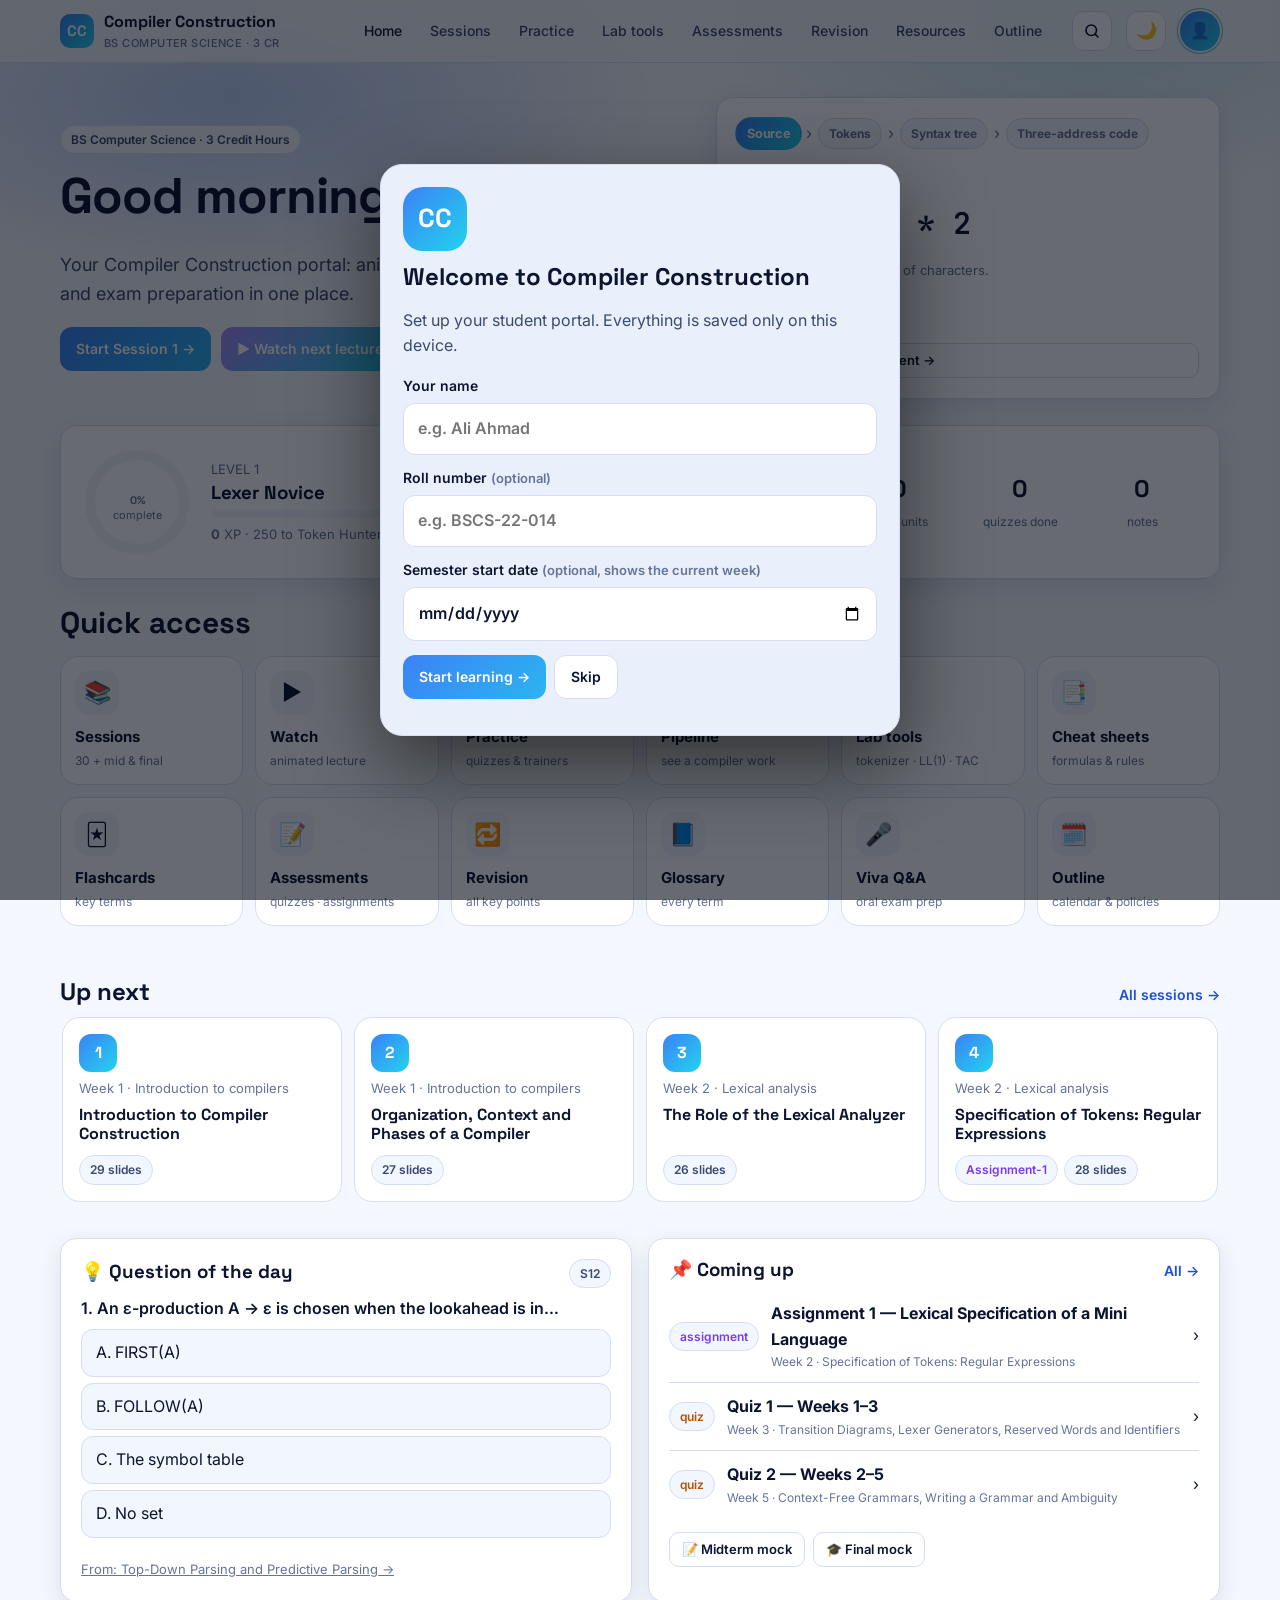
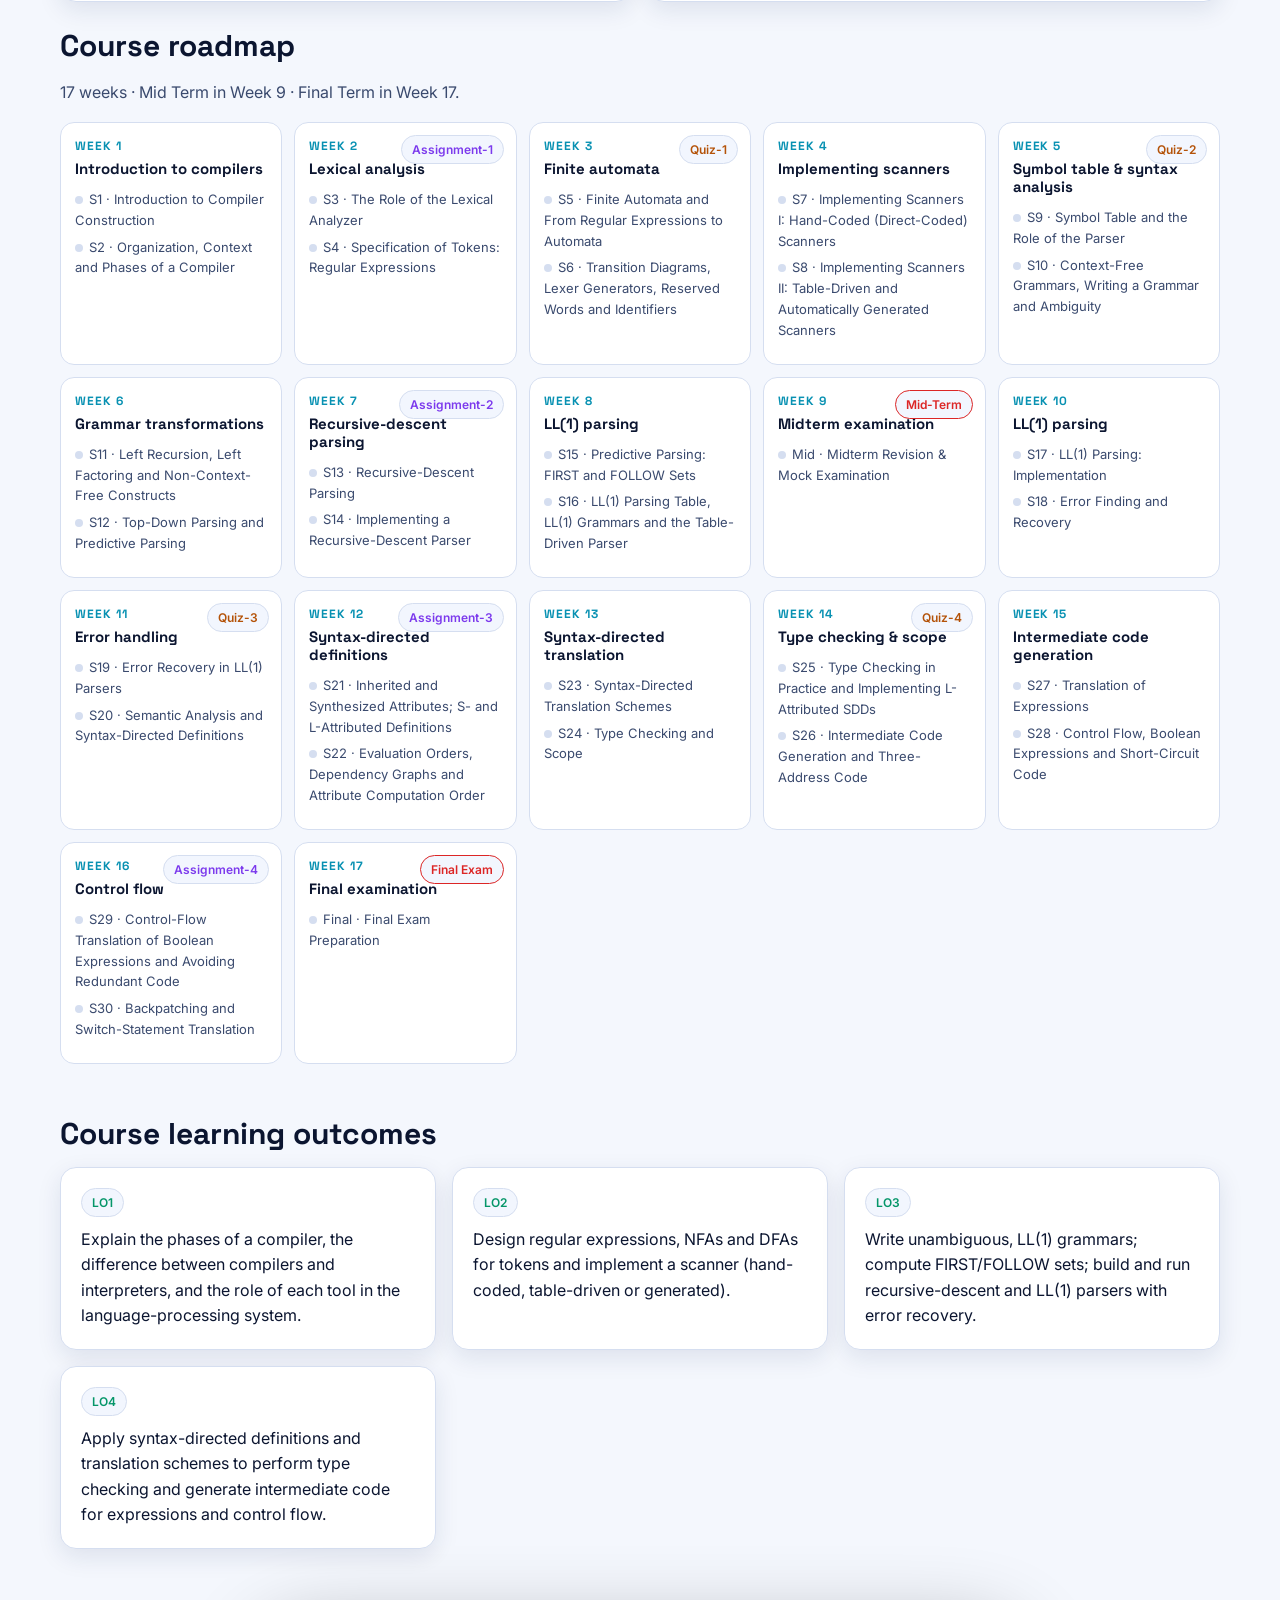
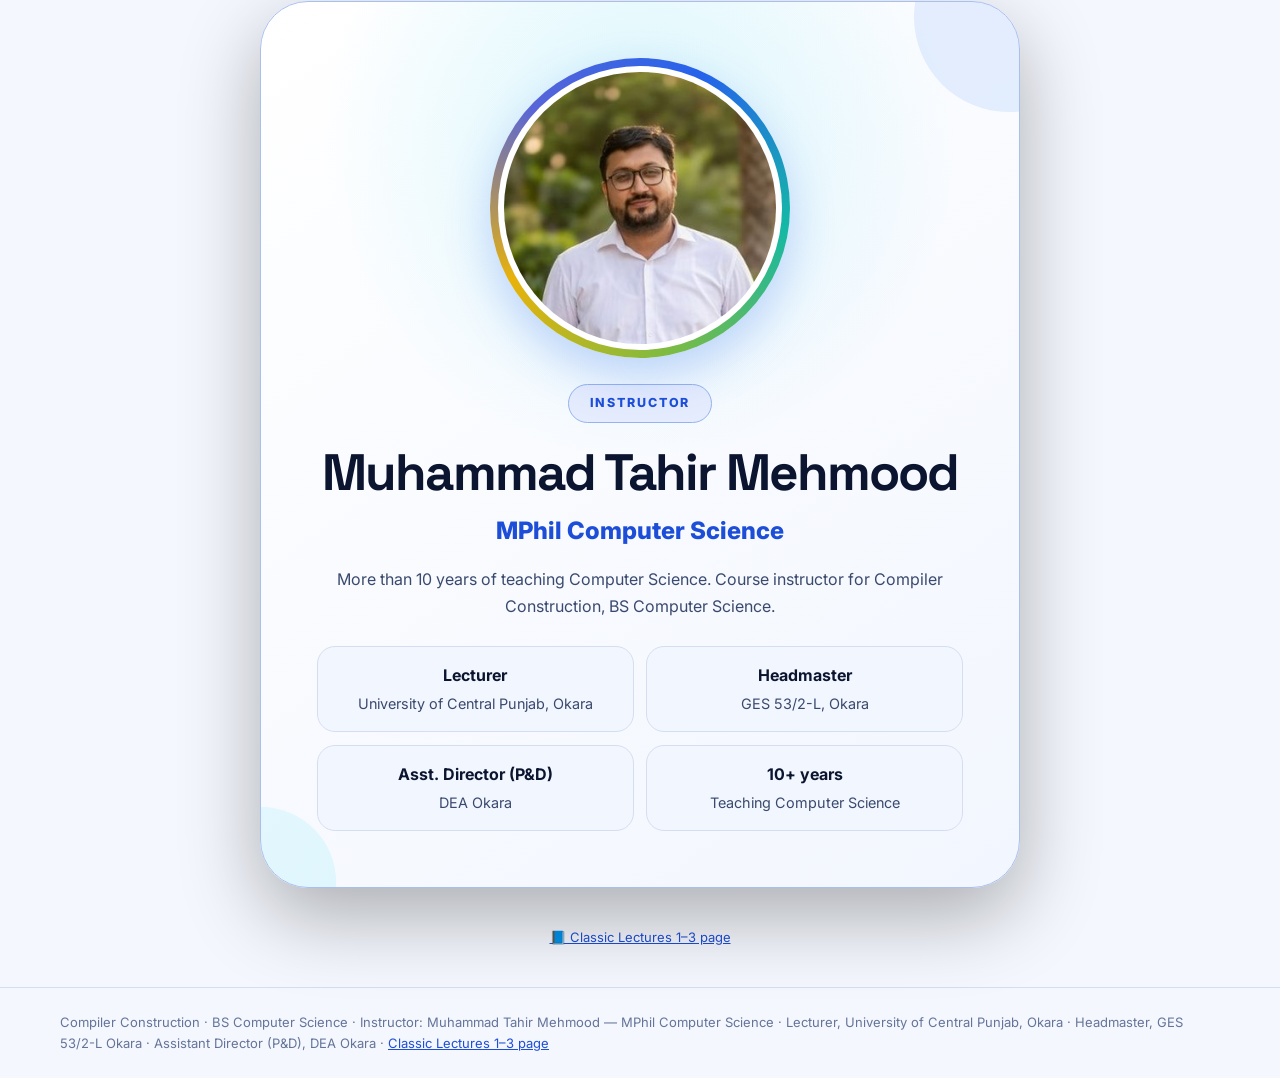
==== index.html @ 22defe23 "Session 1: animate the compile-vs-interpret lab (speed and errors) New labrace demo: C and Python si" ====
<!doctype html>
<html lang="en">
<head>
<meta charset="utf-8">
<meta name="viewport" content="width=device-width,initial-scale=1,viewport-fit=cover">
<title>Compiler Construction · Complete Course</title>
<meta name="description" content="Animated, projector-ready Compiler Construction course for BS Computer Science — a student portal with 32 units of slides, Bloom's Taxonomy outcomes, step-by-step algorithm animations, a compiler pipeline visualizer, practice quizzes, live lab tools and cheat sheets.">
<meta name="author" content="Muhammad Tahir Mehmood">
<meta name="theme-color" content="#070b16">
<link rel="icon" href="data:image/svg+xml,<svg xmlns='http://www.w3.org/2000/svg' viewBox='0 0 64 64'><defs><linearGradient id='g' x1='0' y1='0' x2='1' y2='1'><stop offset='0' stop-color='%233b82f6'/><stop offset='1' stop-color='%2322d3ee'/></linearGradient></defs><rect width='64' height='64' rx='16' fill='url(%23g)'/><text x='32' y='42' font-family='Arial' font-weight='700' font-size='26' text-anchor='middle' fill='white'>CC</text></svg>">
<link rel="manifest" href="manifest.webmanifest">
<link rel="apple-touch-icon" href="assets/icons/icon-192.png">
<meta name="mobile-web-app-capable" content="yes">
<meta name="apple-mobile-web-app-capable" content="yes">
<meta name="apple-mobile-web-app-status-bar-style" content="black-translucent">
<link rel="preconnect" href="https://fonts.googleapis.com"><link rel="preconnect" href="https://fonts.gstatic.com" crossorigin>
<link href="https://fonts.googleapis.com/css2?family=Inter:wght@400;500;600;700&family=JetBrains+Mono:wght@400;600&family=Space+Grotesk:wght@500;700&display=swap" rel="stylesheet">
<link rel="stylesheet" href="assets/styles.css?v=15">
<link rel="stylesheet" href="assets/portal.css?v=15">
</head>
<body>
<header class="top" id="top"><div class="wrap">
  <button class="iconbtn backbtn" id="backBtn" aria-label="Back" hidden><svg viewBox="0 0 24 24" width="20" height="20" fill="none" stroke="currentColor" stroke-width="2.4" stroke-linecap="round" stroke-linejoin="round"><path d="M15 5l-7 7 7 7"/></svg></button>
  <a class="brand" href="#/"><span class="logo">CC</span><span class="bt">Compiler Construction<small>BS COMPUTER SCIENCE · 3 CR</small></span></a>
  <span class="ptitle" id="ptitle" aria-live="polite"></span>
  <nav class="nav" id="nav" aria-label="Main">
    <a href="#/">Home</a><a href="#/sessions">Sessions</a><a href="#/practice">Practice</a><a href="#/tools">Lab tools</a><a href="#/assess">Assessments</a><a href="#/revision">Revision</a><a href="#/sheets">Resources</a><a href="#/outline">Outline</a>
  </nav>
  <button class="iconbtn" id="searchBtn" aria-label="Search the course (Ctrl+K)"><svg viewBox="0 0 24 24" width="18" height="18" fill="none" stroke="currentColor" stroke-width="2.2" stroke-linecap="round"><circle cx="11" cy="11" r="7"/><path d="M20 20l-3.5-3.5"/></svg></button>
  <button class="iconbtn" id="themeBtn" aria-label="Toggle light or dark theme">☀️</button>
  <a class="avatar" id="meBtn" href="#/me" aria-label="My profile and progress">👤</a>
</div></header>
<main id="app" tabindex="-1"></main>
<footer><div class="wrap">Compiler Construction · BS Computer Science · Instructor: Muhammad Tahir Mehmood — MPhil Computer Science · Lecturer, University of Central Punjab, Okara · Headmaster, GES 53/2-L Okara · Assistant Director (P&amp;D), DEA Okara · <a href="lectures-1-3.html">Classic Lectures 1–3 page</a></div></footer>
<noscript><p style="padding:20px">This course needs JavaScript enabled.</p></noscript>
<script>
window.COURSE = {
  sessions: [],
  intro: "Compiler Construction explains how a program written in a high-level language is translated into a form a machine can execute. Students study every phase of the front end — lexical analysis, syntax analysis, semantic analysis and intermediate-code generation — and implement scanners and parsers themselves.",
  objectives: [
    "Understand the structure of a compiler, its phases and the tools around it (pre-processor, assembler, linker, loader).",
    "Specify and implement lexical analyzers using regular expressions and finite automata.",
    "Write and transform context-free grammars and build top-down (recursive-descent and LL(1)) parsers with error recovery.",
    "Use syntax-directed definitions and translation schemes for type checking and for generating three-address code, including control flow and backpatching."
  ],
  outcomes: [
    "Explain the phases of a compiler, the difference between compilers and interpreters, and the role of each tool in the language-processing system.",
    "Design regular expressions, NFAs and DFAs for tokens and implement a scanner (hand-coded, table-driven or generated).",
    "Write unambiguous, LL(1) grammars; compute FIRST/FOLLOW sets; build and run recursive-descent and LL(1) parsers with error recovery.",
    "Apply syntax-directed definitions and translation schemes to perform type checking and generate intermediate code for expressions and control flow."
  ],
  books: ["Compiler Construction — Principles and Practice, Kenneth C. Louden", "Engineering a Compiler, Keith D. Cooper & Linda Torczon"],
  refs: ["Compilers: Principles, Techniques, and Tools (the Dragon Book), Aho, Lam, Sethi & Ullman — standard notation used in these notes"],
  policies: ["Attend all classes and read the assigned material in advance of class (not necessarily with perfect comprehension).", "Advanced preparation and class participation are crucial in discussion periods; the instructor tracks insightful and useful comments. Unproductive contributions are not rewarded.", "The dress code has to be observed; no warnings are given, and violators will be asked to leave the class and marked absent.", "Be on time and keep phones silent unless an activity needs them."]
};
</script>
<script src="assets/sessions/part1.js?v=15"></script>
<script src="assets/sessions/part2.js?v=15"></script>
<script src="assets/sessions/part3.js?v=15"></script>
<script src="assets/sessions/part4.js?v=15"></script>
<script src="assets/demos.js?v=15"></script>
<script src="assets/tools.js?v=15"></script>
<script src="assets/portal-data.js?v=15"></script>
<script src="assets/portal.js?v=15"></script>
<script src="assets/app.js?v=15"></script>
</body>
</html>
---- assets/styles.css ----
/* ICT-1013 course — design system: deep navy, electric blue, cyan */
:root{
  --bg:#070b16; --bg2:#0c1324; --card:#111a30; --card2:#16223d; --line:#22325a;
  --tx:#e8eefc; --tx2:#a9b6d3; --tx3:#7486ad;
  --pri:#3b82f6; --pri2:#60a5fa; --cy:#22d3ee; --ok:#34d399; --warn:#fbbf24; --bad:#f87171; --vio:#a78bfa;
  --grad:linear-gradient(135deg,#3b82f6,#22d3ee);
  --shadow:0 10px 30px rgba(0,0,0,.35); --r:16px;
  --font:'Inter',system-ui,-apple-system,Segoe UI,Roboto,sans-serif; --disp:'Space Grotesk',var(--font);
  color-scheme:dark;
}
:root[data-theme="light"]{
  --bg:#f4f7fd; --bg2:#eaf0fb; --card:#ffffff; --card2:#f2f6fe; --line:#d5def0;
  --tx:#0b1530; --tx2:#3a4a6e; --tx3:#64749a; --pri:#2563eb; --pri2:#1d4ed8; --cy:#0891b2;
  --ok:#059669; --warn:#b45309; --bad:#dc2626; --vio:#7c3aed; --shadow:0 8px 24px rgba(20,40,90,.10);
  color-scheme:light;
}
*{box-sizing:border-box}
html,body{margin:0;background:var(--bg);color:var(--tx);font-family:var(--font);line-height:1.6;-webkit-font-smoothing:antialiased}
body{overflow-x:hidden}
a{color:var(--pri2)}
button{font:inherit;cursor:pointer}
h1,h2,h3,h4{font-family:var(--disp);line-height:1.2;margin:0 0 .5em}
.wrap{max-width:1200px;margin:0 auto;padding:0 20px}
.sr{position:absolute;width:1px;height:1px;overflow:hidden;clip:rect(0 0 0 0)}
:focus-visible{outline:3px solid var(--cy);outline-offset:2px;border-radius:6px}

/* top bar */
.top{position:sticky;top:0;z-index:40;background:color-mix(in srgb,var(--bg) 85%,transparent);backdrop-filter:blur(12px);border-bottom:1px solid var(--line)}
.top .wrap{display:flex;align-items:center;gap:14px;height:62px}
.brand{display:flex;align-items:center;gap:10px;text-decoration:none;color:var(--tx);font-family:var(--disp);font-weight:700;white-space:nowrap}
.brand .logo{width:34px;height:34px;border-radius:10px;background:var(--grad);display:grid;place-items:center;color:#fff;font-size:15px}
.brand small{display:block;font-family:var(--font);font-weight:500;color:var(--tx3);font-size:11px;letter-spacing:.04em}
.nav{display:flex;gap:4px;margin-left:auto}
.nav a{color:var(--tx2);text-decoration:none;padding:8px 12px;border-radius:10px;font-size:14px;font-weight:500}
.nav a:hover,.nav a.on{background:var(--card2);color:var(--tx)}
.iconbtn{background:var(--card);border:1px solid var(--line);color:var(--tx);width:40px;height:40px;border-radius:12px;display:grid;place-items:center;font-size:17px;flex:none}
.menubtn{display:none}
@media (max-width:900px){
  .nav{position:fixed;inset:62px 0 auto 0;flex-direction:column;background:var(--bg2);padding:10px 16px 16px;border-bottom:1px solid var(--line);display:none}
  .nav.open{display:flex}.nav a{padding:12px}
  .menubtn{display:grid;margin-left:auto}
}

/* buttons, chips, cards */
.btn{display:inline-flex;align-items:center;gap:8px;border:1px solid var(--line);background:var(--card);color:var(--tx);padding:10px 16px;border-radius:12px;font-weight:600;font-size:14px;text-decoration:none;transition:transform .15s,background .15s}
.btn:hover{transform:translateY(-1px);background:var(--card2)}
.btn.pri{background:var(--grad);border:0;color:#fff}
.btn.sm{padding:6px 12px;font-size:13px;border-radius:10px}
.chip{display:inline-flex;align-items:center;gap:6px;font-size:12px;font-weight:600;padding:4px 10px;border-radius:99px;background:var(--card2);color:var(--tx2);border:1px solid var(--line)}
.chip.q{color:var(--warn)} .chip.a{color:var(--vio)} .chip.x{color:var(--bad)} .chip.ok{color:var(--ok)}
.card{background:var(--card);border:1px solid var(--line);border-radius:var(--r);padding:20px;box-shadow:var(--shadow)}
.grid{display:grid;gap:16px}
.g2{grid-template-columns:repeat(auto-fit,minmax(280px,1fr))}
.g3{grid-template-columns:repeat(auto-fill,minmax(300px,1fr))}
.muted{color:var(--tx2)} .tiny{font-size:13px;color:var(--tx3)}

/* hero */
.hero{padding:56px 0 30px;position:relative}
.hero h1{font-size:clamp(32px,5vw,56px);letter-spacing:-.02em}
.hero h1 span{background:var(--grad);-webkit-background-clip:text;background-clip:text;color:transparent}
.hero p.lead{font-size:clamp(16px,2vw,19px);color:var(--tx2);max-width:720px}
.hero .meta{display:flex;flex-wrap:wrap;gap:8px;margin:16px 0 24px}
.hero .cta{display:flex;flex-wrap:wrap;gap:10px}
.heroGrid{display:grid;grid-template-columns:1.5fr 1fr;gap:28px;align-items:center}
@media (max-width:900px){.heroGrid{grid-template-columns:1fr}}
.orbit{position:relative;aspect-ratio:1;max-width:360px;margin:auto;width:100%}
.orbit .core{position:absolute;inset:34%;border-radius:50%;background:var(--grad);display:grid;place-items:center;color:#fff;font-family:var(--disp);font-weight:700;font-size:clamp(18px,3vw,26px);box-shadow:0 0 60px rgba(34,211,238,.35)}
.orbit .ring{position:absolute;inset:6%;border:1px dashed var(--line);border-radius:50%;animation:spin 40s linear infinite}
.orbit .ring i{position:absolute;width:52px;height:52px;margin:-26px;border-radius:14px;background:var(--card);border:1px solid var(--line);display:grid;place-items:center;font-style:normal;font-size:24px;animation:spin 40s linear infinite reverse}
@keyframes spin{to{transform:rotate(360deg)}}
.stats{display:grid;grid-template-columns:repeat(4,1fr);gap:12px;margin:26px 0}
.stats div{background:var(--card);border:1px solid var(--line);border-radius:14px;padding:14px}
.stats b{display:block;font-family:var(--disp);font-size:26px}
.stats span{font-size:13px;color:var(--tx3)}
@media (max-width:600px){.stats{grid-template-columns:repeat(2,1fr)}}

.sec{padding:26px 0}
.sec>h2{font-size:clamp(22px,3vw,30px)}
.resume{display:flex;align-items:center;gap:16px;flex-wrap:wrap;border-color:color-mix(in srgb,var(--pri) 50%,var(--line))}
.resume .grow{flex:1;min-width:200px}
.instr{display:flex;gap:18px;align-items:center}
.instr img{width:84px;height:84px;border-radius:20px;object-fit:cover;border:2px solid var(--line)}

/* roadmap */
.road{display:grid;grid-template-columns:repeat(auto-fill,minmax(210px,1fr));gap:12px}
.wk{background:var(--card);border:1px solid var(--line);border-radius:14px;padding:14px;position:relative}
.wk .n{font-family:var(--disp);font-size:12px;color:var(--cy);font-weight:700;letter-spacing:.08em}
.wk h4{font-size:15px;margin:4px 0 8px}
.wk a{display:block;font-size:13px;color:var(--tx2);text-decoration:none;padding:3px 0}
.wk a:hover{color:var(--tx)}
.wk a .d{display:inline-block;width:8px;height:8px;border-radius:50%;background:var(--line);margin-right:6px}
.wk a .d.done{background:var(--ok)}
.wk .chip{position:absolute;top:12px;right:12px}

/* session cards */
.scard{display:flex;flex-direction:column;gap:10px;background:var(--card);border:1px solid var(--line);border-radius:var(--r);padding:18px;transition:border-color .2s,transform .2s}
.scard:hover{border-color:var(--pri);transform:translateY(-2px)}
.scard .top2{display:flex;gap:8px;align-items:center;flex-wrap:wrap}
.scard .num{font-family:var(--disp);font-weight:700;width:42px;height:42px;border-radius:12px;background:var(--grad);display:grid;place-items:center;color:#fff;flex:none}
.scard h3{font-size:18px;margin:0}
.scard p{margin:0;color:var(--tx2);font-size:14px}
.scard .acts{display:flex;gap:8px;margin-top:auto;flex-wrap:wrap}
.bar{height:6px;background:var(--card2);border-radius:9px;overflow:hidden}
.bar i{display:block;height:100%;background:var(--grad);border-radius:9px;transition:width .4s}
.search{width:100%;padding:13px 16px;border-radius:14px;border:1px solid var(--line);background:var(--card);color:var(--tx);font-size:16px}
.filters{display:flex;gap:8px;flex-wrap:wrap;margin:12px 0 18px}
.filters button{border:1px solid var(--line);background:var(--card);color:var(--tx2);border-radius:99px;padding:6px 14px;font-size:13px}
.filters button.on{background:var(--pri);color:#fff;border-color:var(--pri)}

/* study view */
.shead{padding:34px 0 14px}
.shead h1{font-size:clamp(26px,4vw,42px)}
.toolbar{display:flex;gap:8px;flex-wrap:wrap;margin:14px 0}
.layout{display:grid;grid-template-columns:240px 1fr;gap:26px;align-items:start}
.toc{position:sticky;top:76px;max-height:calc(100vh - 90px);overflow:auto;background:var(--card);border:1px solid var(--line);border-radius:14px;padding:12px}
.toc a{display:block;font-size:13px;color:var(--tx2);text-decoration:none;padding:5px 8px;border-radius:8px}
.toc a:hover{background:var(--card2);color:var(--tx)}
@media (max-width:900px){.layout{grid-template-columns:1fr}.toc{display:none}}
.obj{border-left:4px solid var(--cy)}
.obj li{margin:4px 0}
.slideCard{background:var(--card);border:1px solid var(--line);border-radius:var(--r);padding:22px;margin:0 0 16px;scroll-margin-top:80px}
.slideCard .k{font-size:12px;color:var(--cy);font-weight:700;letter-spacing:.08em;text-transform:uppercase}
.slideCard h3{font-size:22px;margin:6px 0 8px}
.slideCard .p{color:var(--tx2);font-size:16px}
.ex{background:color-mix(in srgb,var(--pri) 10%,var(--card));border:1px solid color-mix(in srgb,var(--pri) 30%,var(--line));border-radius:12px;padding:12px 14px;margin-top:12px;font-size:15px}
.ex b:first-child{color:var(--pri2)}
.tk{margin-top:12px;padding:10px 14px;border-radius:12px;background:color-mix(in srgb,var(--ok) 10%,var(--card));border:1px solid color-mix(in srgb,var(--ok) 35%,var(--line));font-size:15px}
.tk::before{content:"✔ Takeaway: ";font-weight:700;color:var(--ok)}
.pts{list-style:none;padding:0;margin:10px 0;display:grid;gap:8px}
.pts li{background:var(--card2);border:1px solid var(--line);border-radius:12px;padding:10px 14px;display:flex;gap:10px;align-items:flex-start}
.pts li .ic{font-size:20px;line-height:1.3}
.cmp{display:grid;grid-template-columns:1fr 1fr;gap:12px;margin-top:10px}
.cmp>div{background:var(--card2);border:1px solid var(--line);border-radius:12px;padding:12px 14px}
.cmp h4{font-size:15px;color:var(--cy)}
.cmp ul{margin:0;padding-left:18px}
@media (max-width:600px){.cmp{grid-template-columns:1fr}}
.mist li{margin:6px 0}
.lab ol li{margin:6px 0}

/* quiz */
.quiz .qq{margin:0 0 18px}
.quiz .qq p{font-weight:600;margin:0 0 8px}
.quiz .op{display:block;width:100%;text-align:left;background:var(--card2);border:1px solid var(--line);color:var(--tx);padding:10px 14px;border-radius:12px;margin:6px 0}
.quiz .op:hover{border-color:var(--pri)}
.quiz .op.right{border-color:var(--ok);background:color-mix(in srgb,var(--ok) 15%,var(--card))}
.quiz .op.wrong{border-color:var(--bad);background:color-mix(in srgb,var(--bad) 12%,var(--card))}
.quiz .why{font-size:14px;color:var(--tx2);margin-top:6px;display:none}
.quiz .qq.done .why{display:block}
.score{font-family:var(--disp);font-size:20px}
.quiz .row2{display:flex;gap:8px}.quiz .row2 .op{width:auto;flex:1;text-align:center}
.quiz h3{margin-top:22px;color:var(--cy)}
details{background:var(--card2);border:1px solid var(--line);border-radius:12px;padding:10px 14px}
details summary{cursor:pointer;font-weight:600;color:var(--pri2)}
details .ans{margin-top:8px;color:var(--tx2)}
.assess h3{margin-top:18px}
.ex.psy{background:color-mix(in srgb,var(--vio) 10%,var(--card));border-color:color-mix(in srgb,var(--vio) 35%,var(--line))}
.ex.psy b:first-child{color:var(--vio)}
.nav a{white-space:nowrap}
@media (max-width:1180px) and (min-width:901px){.nav a{padding:8px 8px;font-size:13px}.brand small{display:none}}

/* flashcards */
.flash{perspective:1200px;max-width:640px;margin:20px auto}
.flash .fc{position:relative;height:300px;transition:transform .6s;transform-style:preserve-3d;cursor:pointer}
.flash .fc.flip{transform:rotateY(180deg)}
.flash .face{position:absolute;inset:0;backface-visibility:hidden;border-radius:20px;border:1px solid var(--line);background:var(--card);display:grid;place-items:center;padding:30px;text-align:center;box-shadow:var(--shadow)}
.flash .face.b{transform:rotateY(180deg);background:var(--card2)}
.flash .face h2{font-size:clamp(24px,4vw,36px);background:var(--grad);-webkit-background-clip:text;background-clip:text;color:transparent}
.flash .face p{font-size:18px}
.gl dt{font-weight:700;font-family:var(--disp);margin-top:14px}
.gl dd{margin:2px 0 0;color:var(--tx2)}
table.cal{width:100%;border-collapse:collapse;font-size:14px}
table.cal td,table.cal th{border-bottom:1px solid var(--line);padding:10px;text-align:left;vertical-align:top}
table.cal th{color:var(--tx3);font-weight:600}
.tblwrap{overflow-x:auto}
footer{border-top:1px solid var(--line);margin-top:40px;padding:24px 0;color:var(--tx3);font-size:13px}

/* ================= DEMOS ================= */
.demo{background:var(--bg2);border:1px solid var(--line);border-radius:14px;padding:14px;margin-top:12px;position:relative}
.demo .stage{position:relative;min-height:220px;display:grid;place-items:center}
.demo .cap{min-height:3em;margin:10px 0 8px;font-size:15px;color:var(--tx)}
.demo .cap b{color:var(--cy)}
.demo .ctl{display:flex;gap:8px;flex-wrap:wrap;align-items:center}
.demo .ctl .dots{display:flex;gap:5px;margin-left:auto}
.demo .ctl .dots i{width:8px;height:8px;border-radius:50%;background:var(--line)}
.demo .ctl .dots i.on{background:var(--cy)}
.demo svg{width:100%;height:auto;max-height:360px;overflow:visible}
.demo svg text{fill:var(--tx);font-family:var(--font)}
.demo .box{fill:var(--card);stroke:var(--line);stroke-width:2;transition:all .5s}
.demo .on .box,.demo .box.on{stroke:var(--cy);fill:color-mix(in srgb,var(--cy) 18%,var(--card))}
.demo .ln{stroke:var(--line);stroke-width:3;fill:none;transition:stroke .4s}
.demo .ln.on{stroke:var(--cy);stroke-dasharray:8 6;animation:dash 1s linear infinite}
@keyframes dash{to{stroke-dashoffset:-28}}
.demo .tok{transition:transform .9s cubic-bezier(.6,.05,.3,1),opacity .4s}
.demo .hid{opacity:0}
.demo .fade{transition:opacity .5s}
.demo .row{display:flex;gap:10px;flex-wrap:wrap;justify-content:center;align-items:center;width:100%}
.demo .tile{background:var(--card);border:2px solid var(--line);border-radius:14px;padding:12px 14px;text-align:center;min-width:110px;transition:all .45s}
.demo .tile .e{font-size:30px;display:block}
.demo .tile small{color:var(--tx2);font-size:12px;display:block}
.demo .tile.on{border-color:var(--cy);background:color-mix(in srgb,var(--cy) 15%,var(--card));transform:translateY(-4px)}
.demo .tile.good{border-color:var(--ok);background:color-mix(in srgb,var(--ok) 14%,var(--card))}
.demo .tile.bad{border-color:var(--bad);background:color-mix(in srgb,var(--bad) 12%,var(--card))}
.demo .tile.dim{opacity:.35}
.demo .arrow{font-size:22px;color:var(--tx3);transition:color .3s}
.demo .arrow.on{color:var(--cy)}
.demo .mail{background:var(--card);border:1px solid var(--line);border-radius:12px;padding:12px 14px;width:100%;max-width:560px;font-size:14px;text-align:left}
.demo .mail .f{padding:4px 6px;border-radius:6px;transition:background .3s}
.demo .mail .f.flag{background:color-mix(in srgb,var(--bad) 22%,transparent);outline:1px solid var(--bad)}
.demo .mail .f.okk{background:color-mix(in srgb,var(--ok) 18%,transparent)}
.demo .sheet{border-collapse:collapse;font-size:14px}
.demo .sheet td,.demo .sheet th{border:1px solid var(--line);padding:6px 12px;min-width:70px;text-align:center;transition:background .3s}
.demo .sheet th{color:var(--tx3);font-weight:600;background:var(--card)}
.demo .sheet td.on{background:color-mix(in srgb,var(--cy) 25%,transparent)}
.demo .sheet td.res{background:color-mix(in srgb,var(--ok) 25%,transparent);font-weight:700}
.demo .fx{font-family:ui-monospace,Consolas,monospace;background:var(--card);border:1px solid var(--line);padding:6px 10px;border-radius:8px;margin-bottom:10px}
.demo .meter{width:100%;max-width:420px;height:14px;border-radius:9px;background:var(--card);border:1px solid var(--line);overflow:hidden}
.demo .meter i{display:block;height:100%;width:0;background:var(--grad);transition:width .7s}
.demo .opt{border:1px solid var(--line);background:var(--card);color:var(--tx);border-radius:10px;padding:8px 12px;font-size:14px}
.demo .opt.on{border-color:var(--cy);background:color-mix(in srgb,var(--cy) 18%,var(--card))}
.demo .result{font-family:var(--disp);font-size:20px;text-align:center;padding:10px}
.demo .feed{display:grid;gap:8px;width:100%;max-width:420px}
.demo .post{background:var(--card);border:1px solid var(--line);border-radius:12px;padding:8px 12px;display:flex;justify-content:space-between;gap:10px;transition:all .6s;font-size:14px}
.demo .post b{color:var(--cy)}
.demo .serp{width:100%;max-width:560px;display:grid;gap:8px}
.demo .serp .r{background:var(--card);border:1px solid var(--line);border-radius:10px;padding:8px 12px;font-size:14px;transition:all .5s}
.demo .serp .r u{color:var(--pri2);text-decoration:none;font-weight:600}
@media (prefers-reduced-motion:reduce){*{animation:none!important;transition:none!important}}

/* ================= PRESENTATION ================= */
.pres{position:fixed;inset:0;z-index:100;background:var(--bg);display:flex;flex-direction:column}
.pres .pbar{height:5px;background:var(--card2)}
.pres .pbar i{display:block;height:100%;background:var(--grad);transition:width .4s}
.pres .phead{display:flex;align-items:center;gap:10px;padding:10px 18px;color:var(--tx3);font-size:14px}
.pres .phead .t{flex:1;white-space:nowrap;overflow:hidden;text-overflow:ellipsis}
.pres .pbody{flex:1;overflow:auto;display:flex;align-items:center;justify-content:center;padding:10px clamp(16px,5vw,80px) 20px}
.pres .slide{width:100%;max-width:1280px;animation:slin .45s ease}
@keyframes slin{from{opacity:0;transform:translateX(30px)}to{opacity:1;transform:none}}
.pres .slide.back{animation:slback .45s ease}
@keyframes slback{from{opacity:0;transform:translateX(-30px)}to{opacity:1;transform:none}}
.pres .k{font-size:clamp(13px,1.3vw,18px);color:var(--cy);font-weight:700;letter-spacing:.1em;text-transform:uppercase}
.pres h2{font-size:clamp(28px,4.4vw,64px);letter-spacing:-.02em;margin:.2em 0 .35em}
.pres .p{font-size:clamp(18px,2.1vw,30px);color:var(--tx2);max-width:1100px;line-height:1.45}
.pres .two{display:grid;grid-template-columns:1fr 1fr;gap:clamp(16px,3vw,48px);align-items:center}
.pres .two.one{grid-template-columns:1fr}
@media (max-width:900px){.pres .two{grid-template-columns:1fr}}
.pres .pts li{font-size:clamp(16px,1.8vw,26px);padding:12px 18px}
.pres .ex,.pres .tk{font-size:clamp(16px,1.7vw,24px)}
.pres .cmp h4{font-size:clamp(17px,1.8vw,26px)}
.pres .cmp li{font-size:clamp(15px,1.6vw,23px)}
.pres .demo .cap{font-size:clamp(15px,1.6vw,22px)}
.pres .demo svg{max-height:46vh}
.pres .demo .tile{min-width:clamp(100px,9vw,170px);padding:clamp(10px,1.1vw,20px)}
.pres .demo .tile .e{font-size:clamp(28px,3vw,50px)}
.pres .demo .tile b{font-size:clamp(14px,1.3vw,21px)}
.pres .demo .tile small{font-size:clamp(11px,1vw,15px)}
.pres .demo .mail,.pres .demo .sheet{font-size:clamp(14px,1.4vw,20px)}
.pres .two.one .demo .stage{min-height:clamp(200px,30vh,380px)}
.pres .title h2{font-size:clamp(36px,6vw,88px);background:var(--grad);-webkit-background-clip:text;background-clip:text;color:transparent}
.pres .bigicon{font-size:clamp(70px,12vw,170px);text-align:center;filter:drop-shadow(0 0 30px rgba(34,211,238,.3))}
.pres .pfoot{display:flex;align-items:center;gap:8px;padding:10px 18px;border-top:1px solid var(--line);flex-wrap:wrap}
.pres .pfoot .num{font-family:var(--disp);color:var(--tx2);min-width:70px;text-align:center}
.pres .notes{display:none;background:var(--card);border-top:2px solid var(--warn);padding:12px 20px;font-size:16px;max-height:26vh;overflow:auto}
.pres .notes.show{display:block}
.pres .notes b{color:var(--warn)}
.pres .ov{position:absolute;inset:0;background:var(--bg);z-index:5;overflow:auto;padding:20px;display:none}
.pres .ov.show{display:block}
.pres .ov .og{display:grid;grid-template-columns:repeat(auto-fill,minmax(200px,1fr));gap:12px}
.pres .ov button{background:var(--card);border:1px solid var(--line);color:var(--tx);border-radius:12px;padding:14px;text-align:left;min-height:90px}
.pres .ov button.cur{border-color:var(--cy)}
.pres .ov button small{color:var(--cy);display:block;font-weight:700}
.pres .spacer{flex:1}
.pres .qs .op{font-size:clamp(16px,1.8vw,24px)}
@media (max-width:600px){.pres .pfoot .hide-s{display:none}}

/* ================= MOTION: reveal & entrance animations ================= */
.rv{opacity:0;transform:translateY(22px);transition:opacity .6s ease,transform .6s cubic-bezier(.2,.7,.2,1)}
.rv.in{opacity:1;transform:none}
.pres .slide .k{animation:rise .5s .05s both}
.pres .slide h2{animation:rise .6s .12s both}
.pres .slide .p{animation:rise .6s .25s both}
.pres .slide .pts li{animation:rise .55s both}
.pres .slide .pts li:nth-child(1){animation-delay:.35s}.pres .slide .pts li:nth-child(2){animation-delay:.6s}
.pres .slide .pts li:nth-child(3){animation-delay:.85s}.pres .slide .pts li:nth-child(4){animation-delay:1.1s}
.pres .slide .pts li:nth-child(5){animation-delay:1.35s}.pres .slide .pts li:nth-child(6){animation-delay:1.6s}
.pres .slide .pts li:nth-child(n+7){animation-delay:1.85s}
.pres .slide .cmp>div{animation:pop .6s both}.pres .slide .cmp>div:nth-child(2){animation-delay:.45s}.pres .slide .cmp>div:nth-child(1){animation-delay:.3s}
.pres .slide .ex{animation:rise .6s 1s both}.pres .slide .tk{animation:rise .6s 1.3s both}
.pres .slide .demo{animation:pop .7s .3s both}
.pres .bigicon{animation:float 4s ease-in-out infinite, pop .8s both}
.pres .qs .op{animation:rise .5s both}.pres .qs .op:nth-child(2){animation-delay:.15s}.pres .qs .op:nth-child(3){animation-delay:.3s}.pres .qs .op:nth-child(4){animation-delay:.45s}
@keyframes rise{from{opacity:0;transform:translateY(24px)}to{opacity:1;transform:none}}
@keyframes pop{from{opacity:0;transform:scale(.92)}to{opacity:1;transform:none}}
@keyframes float{0%,100%{transform:translateY(0)}50%{transform:translateY(-14px)}}
.pres .title h2{background-size:200% 100%;animation:rise .6s .12s both, shine 6s linear infinite}
@keyframes shine{to{background-position:200% 0}}
.pres .title h2{background-image:linear-gradient(90deg,#3b82f6,#22d3ee,#a78bfa,#3b82f6)}
.pres .slide .pts li:hover{border-color:var(--cy)}
.btn.watch{background:linear-gradient(135deg,#a78bfa,#22d3ee);border:0;color:#fff}
.btn.watch.on{background:var(--warn);color:#000}
.wbar{height:3px;background:transparent}.wbar i{display:block;height:100%;width:0;background:linear-gradient(90deg,#a78bfa,#22d3ee)}
.hero::before{content:"";position:absolute;inset:-80px -10% auto auto;width:520px;height:520px;background:radial-gradient(circle,rgba(34,211,238,.18),transparent 60%);filter:blur(10px);animation:float 9s ease-in-out infinite;pointer-events:none;z-index:-1}
.hero::after{content:"";position:absolute;left:-10%;top:40px;width:420px;height:420px;background:radial-gradient(circle,rgba(59,130,246,.18),transparent 60%);animation:float 11s ease-in-out infinite reverse;pointer-events:none;z-index:-1}
.hero{isolation:isolate}
.scard .num{transition:transform .3s}.scard:hover .num{transform:rotate(-8deg) scale(1.08)}

/* ================= INSTRUCTOR CARD ================= */
.ins-card{width:min(760px,100%);margin:auto;padding:clamp(1.5rem,5vw,3.5rem);text-align:center;border:1px solid color-mix(in srgb,var(--pri) 25%,var(--line));border-radius:clamp(28px,4vw,48px);background:radial-gradient(circle at 50% 16%,rgba(34,211,238,.16),transparent 38%),linear-gradient(145deg,var(--card),var(--card2));box-shadow:0 28px 80px rgba(0,0,0,.3);position:relative;overflow:hidden}
.ins-card::before,.ins-card::after{content:"";position:absolute;border-radius:50%;pointer-events:none}
.ins-card::before{width:190px;height:190px;right:-85px;top:-80px;background:rgba(59,130,246,.12)}
.ins-card::after{width:150px;height:150px;left:-75px;bottom:-70px;background:rgba(34,211,238,.1)}
.ins-ring{width:min(300px,68vw);aspect-ratio:1;margin:0 auto 1.6rem;padding:8px;border-radius:50%;background:conic-gradient(from 25deg,#2563eb,#14b8a6,#7dbb42,#e8b20b,#5865d8,#2563eb);box-shadow:0 18px 45px rgba(37,99,235,.25);position:relative;z-index:1;animation:ringspin 14s linear infinite}
.ins-av{width:100%;height:100%;padding:6px;border-radius:50%;background:var(--card);overflow:hidden;animation:ringspin 14s linear infinite reverse}
.ins-av img{width:100%;height:100%;display:block;border-radius:50%;object-fit:cover;object-position:center 22%}
@keyframes ringspin{to{transform:rotate(360deg)}}
.ins-kicker{display:inline-flex;margin:0 auto 1rem;padding:.55rem 1.3rem;border:1px solid color-mix(in srgb,var(--pri) 35%,var(--line));border-radius:999px;background:color-mix(in srgb,var(--pri) 12%,var(--card));color:var(--pri2);font-size:.78rem;font-weight:800;letter-spacing:.15em;text-transform:uppercase}
.ins-card h2{margin:.2rem 0 .5rem;font-size:clamp(1.9rem,5vw,3.2rem);letter-spacing:-.04em}
.ins-q{margin:0;color:var(--pri2);font-size:clamp(1.1rem,2.4vw,1.5rem);font-weight:800}
.ins-sum{max-width:62ch;margin:1rem auto 1.6rem;color:var(--tx2);line-height:1.7}
.ins-grid{display:grid;grid-template-columns:repeat(2,minmax(0,1fr));gap:.8rem;position:relative;z-index:1}
.ins-role{min-height:84px;display:grid;place-content:center;padding:1rem;border:1px solid var(--line);border-radius:18px;background:var(--card2);color:var(--tx2)}
.ins-role strong{display:block;color:var(--tx)}.ins-role span{display:block;font-size:.9rem;margin-top:.2rem}
@media (max-width:600px){.ins-grid{grid-template-columns:1fr}}
.ins-badge{display:inline-flex;align-items:center;gap:10px;padding:5px 14px 5px 5px;border-radius:99px;background:var(--card2);border:1px solid var(--line);font-size:14px;font-weight:600;color:var(--tx2)}
.ins-badge img{width:34px;height:34px;border-radius:50%;object-fit:cover;object-position:center 22%;border:2px solid var(--cy)}
.pres .ins-badge{font-size:clamp(14px,1.4vw,19px);animation:rise .6s .5s both}
.pres .ins-badge img{width:clamp(34px,3.4vw,48px);height:clamp(34px,3.4vw,48px)}

/* print handout */
@media print{
  .top,.toolbar,.toc,.demo .ctl,footer,.quiz,.noprint{display:none!important}
  body{background:#fff;color:#000}.layout{display:block}.rv{opacity:1!important;transform:none!important}
  .slideCard,.card{box-shadow:none;border:1px solid #bbb;break-inside:avoid}
}

/* ===== Compiler Construction additions ===== */
:root{--mono:'JetBrains Mono',ui-monospace,Consolas,'Courier New',monospace}
pre.code,.code{font-family:var(--mono);background:#0a1020;color:#dbe7ff;border:1px solid var(--line);border-radius:12px;padding:12px 14px;font-size:14px;line-height:1.55;overflow-x:auto;white-space:pre;margin:12px 0;text-align:left;max-width:100%}
:root[data-theme="light"] pre.code,:root[data-theme="light"] .code{background:#0f172a;color:#e2e8f0}
.p code,.ex code,.tk code,li code,.cap code,td code,.fx code,dd code,.why code,.op code{font-family:var(--mono);font-size:.92em;background:color-mix(in srgb,var(--cy) 12%,transparent);padding:1px 5px;border-radius:5px}
.pres pre.code{font-size:clamp(14px,1.45vw,22px)}
/* trace tables */
.demo .trwrap{width:100%;display:grid;gap:8px;justify-items:center}
.demo .tblscroll{max-width:100%;overflow:auto;max-height:340px}
.pres .demo .tblscroll{max-height:48vh}
.demo .sheet.trace td{font-family:var(--mono);font-size:13.5px;text-align:left;white-space:nowrap}
.demo .sheet.trace td:first-child{font-weight:600}
.demo .sheet.trace tr{transition:opacity .4s,background .4s}
.demo .sheet.trace tr.hid{opacity:.08}
.demo .sheet.trace tr.on td{background:color-mix(in srgb,var(--cy) 22%,transparent)}
.pres .demo .sheet.trace td{font-size:clamp(13px,1.25vw,19px)}
.demo .fx.post,.demo .outbox{font-size:14px;max-width:100%;overflow-x:auto}
.demo .outbox{margin-top:10px;text-align:center;min-height:2.2em}
/* tokens */
.demo .tokwrap{width:100%;display:grid;gap:16px;justify-items:center}
.demo .srcline{font-family:var(--mono);font-size:clamp(17px,2.2vw,26px);background:var(--card);border:1px solid var(--line);border-radius:12px;padding:12px 16px;white-space:pre;max-width:100%;overflow-x:auto}
.demo .srcline .lx{border-radius:5px;padding:1px 2px;transition:all .35s}
.demo .srcline .lx.done{background:color-mix(in srgb,var(--ok) 20%,transparent)}
.demo .srcline .lx.on{background:var(--cy);color:#03222a;font-weight:700}
.demo .chips{display:flex;flex-wrap:wrap;gap:8px;justify-content:center}
.demo .chipt{font-family:var(--mono);background:var(--card);border:2px solid var(--line);border-radius:10px;padding:6px 10px;font-size:15px;transition:all .4s}
.demo .chipt.on{border-color:var(--cy);transform:translateY(-3px)}
.demo .chipt.hid{opacity:0;transform:scale(.7)}
/* trees & graphs */
.demo svg .tn{transition:opacity .45s}
.demo svg .tn.leaf .box{fill:color-mix(in srgb,var(--ok) 14%,var(--card))}
.demo svg .tn.bad .box{stroke:var(--bad)}
.demo svg .tn.on .box{stroke:var(--cy);fill:color-mix(in srgb,var(--cy) 24%,var(--card))}
.demo svg .ann{fill:var(--warn)!important;font-weight:700;transition:opacity .4s}
.demo svg .hid{opacity:0}
.demo svg line.ln,.demo svg path.ln{transition:opacity .4s,stroke .4s}
.demo svg .ahd{fill:var(--tx3)}
.demo svg .st .dbl{fill:none}
.demo svg .st.on .box{stroke:var(--cy);fill:color-mix(in srgb,var(--cy) 30%,var(--card))}
.demo svg .ed text{fill:var(--tx2)}
.demo svg .ed.on text{fill:var(--cy);font-weight:700}
.demo svg .sub{fill:var(--tx2)!important}
.demo svg .start{stroke:var(--tx3)}
.demo .tape{display:flex;gap:4px;justify-content:center;margin-bottom:8px;font-family:var(--mono)}
.demo .tape span{width:36px;height:36px;display:grid;place-items:center;border:2px solid var(--line);border-radius:8px;background:var(--card);font-size:18px;transition:all .35s}
.demo .tape span.done{opacity:.45}
.demo .tape span.on{border-color:var(--cy);background:color-mix(in srgb,var(--cy) 22%,var(--card))}
/* buffer */
.demo .bufwrap{display:grid;gap:4px;justify-items:start;max-width:100%;overflow-x:auto;padding-bottom:4px}
.demo .buf{display:flex;gap:4px;font-family:var(--mono)}
.demo .buf span{width:34px;height:38px;flex:none;display:grid;place-items:center;border:2px solid var(--line);border-radius:6px;background:var(--card);font-size:16px;transition:all .35s}
.demo .buf span.eof{font-size:10px;color:var(--warn);border-color:var(--warn)}
.demo .buf span.lex{background:color-mix(in srgb,var(--ok) 25%,var(--card))}
.demo .buf span.on{border-color:var(--cy)}
.demo .ptrs{position:relative;height:40px;width:100%}
.demo .ptrs i{position:absolute;font-style:normal;font-size:12px;white-space:nowrap;transition:left .5s;font-family:var(--mono)}
.demo .ptrs .pb{top:0;color:var(--ok)}
.demo .ptrs .pf{top:18px;color:var(--cy)}
/* code walk */
.demo .cw{display:grid;grid-template-columns:minmax(0,1fr) minmax(0,220px);gap:12px;width:100%;align-items:start}
.demo .cw .cwc{margin:0}
.demo .cw .cl{display:inline-block;width:100%;border-radius:4px;transition:background .3s}
.demo .cw .cl.on{background:color-mix(in srgb,var(--cy) 35%,transparent);color:#fff}
.demo .cwside:empty{display:none}
.demo .cw:has(.cwside:empty){grid-template-columns:1fr}
@media(max-width:700px){.demo .cw{grid-template-columns:1fr}}
/* compiler vs interpreter lanes */
.demo .cmpdemo{display:grid;gap:14px;width:100%}
.demo .lane>b{display:block;margin-bottom:6px;color:var(--tx2)}
.demo .lane .tile{font-size:24px;min-width:90px}
/* bloom */
.bloom{display:grid;grid-template-columns:repeat(3,minmax(0,1fr));gap:14px;margin-top:10px}
.bloom .bl{border:1px solid var(--line);border-radius:14px;padding:12px 14px;background:var(--card2)}
.bloom .bl h4{margin:0 0 6px;font-family:var(--disp)}
.bloom .bl h4 small{display:block;color:var(--tx3);font-weight:500;font-size:12px}
.bloom .bl ul{margin:0;padding-left:18px}
.bloom .head{border-top:4px solid var(--pri)}.bloom .heart{border-top:4px solid #ec4899}.bloom .hand{border-top:4px solid var(--ok)}
.pres .bloom .bl{font-size:clamp(14px,1.35vw,21px)}
@media(max-width:820px){.bloom{grid-template-columns:1fr}}
/* tools */
.tool textarea,.tool input[type=text]{width:100%;font-family:var(--mono);font-size:14px;background:var(--bg2);color:var(--tx);border:1px solid var(--line);border-radius:10px;padding:10px}
.tool textarea{min-height:130px}
.tool .out{margin-top:12px;max-width:100%;overflow-x:auto}
.tool table{border-collapse:collapse;font-family:var(--mono);font-size:13.5px}
.tool th,.tool td{border:1px solid var(--line);padding:5px 10px;text-align:left;white-space:nowrap}
.tool th{background:var(--card2)}
.tool .err{color:var(--bad);font-weight:600}
.tool .okk{color:var(--ok);font-weight:600}
.tool td.cf{background:color-mix(in srgb,var(--bad) 20%,transparent)}

/* wide animation slides */
.pres .two.wide{grid-template-columns:minmax(220px,.7fr) minmax(0,1.8fr)}
.pres .two.wide h2{font-size:clamp(24px,2.8vw,46px)}
.pres .two>*{min-width:0}
@media (max-width:1100px){.pres .two.wide{grid-template-columns:1fr}}
.demo .tblscroll thead th{position:sticky;top:0;z-index:1}
/* phone overflow guards */
.layout>*,.grid>*,.heroGrid>*,.cmp>*,.bloom>*{min-width:0}
.slideCard,.card{overflow-wrap:anywhere}
.slideCard .demo,.card .tblwrap,.assess pre{max-width:100%;overflow-x:auto}
#fs{max-width:100%}.flash+.toolbar,.shead label{max-width:100%}
.hero{overflow-x:clip}body{overflow-x:clip}

/* safe vertical centring: tall slides start at the top and scroll instead of being cut */
.pres .pbody{align-items:flex-start}
.pres .slide{margin:auto 0}
.pres .notes.show~.pfoot{position:relative}
/* title slides: long compiler-topic titles get more width and a calmer size */
.pres .two.title{grid-template-columns:minmax(0,1fr) clamp(110px,16vw,240px)}
.pres .title h2{font-size:clamp(30px,4.3vw,66px);line-height:1.08}
.pres .title .bigicon{font-size:clamp(56px,8.5vw,130px)}
@media (max-width:900px){.pres .two.title{grid-template-columns:1fr}.pres .title .bigicon{display:none}}

/* slide figures (img field) */
.fig{margin:12px 0;text-align:center}
.fig img{display:block;margin:0 auto;max-width:100%;height:auto;background:#fff;border:1px solid var(--line);border-radius:12px;padding:10px}
.fig figcaption{font-size:.85em;opacity:.75;margin-top:6px}
.pres .fig img{max-height:48vh;width:auto}

/* hover / tap definitions: <span class="def" tabindex="0" data-tip="...">term</span> */
.def{position:relative;cursor:help;border-bottom:2px dotted var(--cy);font-weight:600;outline:none}
.def:hover,.def:focus{color:var(--pri)}
.def::after{content:attr(data-tip);position:absolute;left:0;bottom:calc(100% + 8px);width:max-content;max-width:min(460px,80vw);background:#0f172a;color:#e2e8f0;border:1px solid var(--cy);border-radius:10px;padding:8px 12px;font-size:.78em;font-weight:400;line-height:1.45;white-space:normal;text-align:left;box-shadow:0 10px 30px rgba(0,0,0,.35);opacity:0;visibility:hidden;transform:translateY(4px);transition:opacity .15s,transform .15s;z-index:60;pointer-events:none}
.def:hover::after,.def:focus::after{opacity:1;visibility:visible;transform:none}
li:has(.def:hover),li:has(.def:focus),.p:has(.def:hover),.p:has(.def:focus){position:relative;z-index:20}

/* lab race demo (compile vs interpret) */
.labrace{display:grid;grid-template-columns:1fr 1fr;gap:12px;width:100%;text-align:left}
@media (max-width:760px){.labrace{grid-template-columns:1fr}}
.lr-pane{min-width:0;background:var(--card);border:2px solid var(--line);border-radius:12px;padding:10px;transition:border-color .4s}
.lr-pane.ok{border-color:var(--ok)}.lr-pane.bad{border-color:var(--bad)}
.lr-head{display:flex;justify-content:space-between;align-items:center;gap:8px;margin-bottom:6px;font-size:14px}
.lr-badge{font-size:12px;font-weight:700;padding:2px 8px;border-radius:99px}
.lr-badge.ok{background:color-mix(in srgb,var(--ok) 22%,transparent);color:var(--ok)}
.lr-badge.bad{background:color-mix(in srgb,var(--bad) 22%,transparent);color:var(--bad)}
.lr-code{margin:0;font-family:var(--mono);font-size:12.5px;line-height:1.5;background:#0a1020;color:#dbe7ff;border-radius:8px;padding:8px;overflow-x:auto;white-space:pre}
.lr-ln{display:block;border-radius:4px;transition:background .4s}
.lr-ln i{display:inline-block;width:1.6em;color:#64749a;font-style:normal}
.lr-ln.err{background:color-mix(in srgb,var(--bad) 30%,transparent)}
.lr-ln u{text-decoration:none;border-bottom:2px wavy var(--bad)}
.lr-term{margin-top:8px;font-family:var(--mono);font-size:12.5px;line-height:1.5;background:#05080f;color:#cfe3ff;border-radius:8px;padding:8px;min-height:7.5em;white-space:pre-wrap;word-break:break-word}
.lr-cmd{color:#7dd3fc}
.lr-term .ok{color:#34d399}.lr-term .bad{color:#f87171}.lr-term .muted{color:#7b8bb0}
.lr-bar{height:8px;border-radius:99px;background:#1e293b;margin:6px 0;overflow:hidden;display:none}
.lr-bar.show{display:block}
.lr-bar i{display:block;height:100%;width:0;background:linear-gradient(90deg,var(--pri),var(--cy))}
.lr-sum{width:100%;margin-top:4px;border-collapse:collapse;font-size:clamp(14px,1.3vw,20px);text-align:left}
.lr-sum th,.lr-sum td{border:1px solid var(--line);padding:8px 12px}
.lr-sum th{background:var(--card2)}
.lr-sum.hid{display:none}
.pres .lr-code,.pres .lr-term{font-size:clamp(12px,1.05vw,16px)}

.pres .slide .full .demo{margin-top:10px}
.pres .slide .full h2{margin-bottom:4px}
.lr-code,.lr-term{font-variant-ligatures:none;font-feature-settings:"liga" 0,"calt" 0}
---- assets/portal.css ----
/* Compiler Construction portal: app shell, dashboard, practice, pipeline visualizer, resources, profile. */
:root{--tabh:62px;--sab:env(safe-area-inset-bottom,0px);--sat:env(safe-area-inset-top,0px)}
html{-webkit-tap-highlight-color:transparent;scroll-behavior:smooth}
.okk{color:var(--ok)} .bad{color:var(--bad)}
.grow{flex:1;min-width:0}
.narrow{max-width:760px} .narrow2{max-width:900px}
.btn,.tile,.tab,.qopt,.op,.srow,.ncard,.scard{-webkit-user-select:none;user-select:none}
.tap{transform:scale(.96)!important;transition:transform .08s!important}
.btn.dl{border-color:color-mix(in srgb,var(--ok) 55%,var(--line))}

/* page transition */
#app.pg{animation:pgin .34s cubic-bezier(.2,.7,.2,1) both}
@keyframes pgin{from{opacity:0;transform:translateY(14px)}to{opacity:1;transform:none}}
.flashhi{animation:flashhi 1.6s ease}
@keyframes flashhi{0%,60%{box-shadow:0 0 0 3px var(--cy)}100%{box-shadow:0 0 0 0 transparent}}

/* header additions */
.top{padding-top:var(--sat)}
.backbtn{display:none}
.ptitle{display:none;font-family:var(--disp);font-weight:700;font-size:17px;white-space:nowrap;overflow:hidden;text-overflow:ellipsis;min-width:0;flex:1}
.avatar{width:40px;height:40px;border-radius:50%;background:var(--grad);color:#fff;display:grid;place-items:center;font-family:var(--disp);font-weight:700;text-decoration:none;flex:none;box-shadow:0 0 0 2px var(--bg),0 0 0 3px color-mix(in srgb,var(--cy) 60%,transparent);transition:transform .2s}
.avatar:hover{transform:scale(1.07)}
.nav{margin-left:auto}
#searchBtn{margin-left:4px}
@media (min-width:901px) and (max-width:1180px){.nav a{padding:8px 8px;font-size:13px}.brand small{display:none}}

/* reading progress */
#rprog{position:fixed;left:0;right:0;top:calc(62px + var(--sat));height:3px;z-index:39;opacity:0;pointer-events:none;transition:opacity .2s}
#rprog.show{opacity:1} #rprog i{display:block;height:100%;width:0;background:var(--grad);border-radius:0 3px 3px 0}

/* bottom tab bar (phones and small tablets) */
.tabbar{display:none}
@media (max-width:900px){
  body{padding-bottom:calc(var(--tabh) + var(--sab))}
  .tabbar{display:flex;position:fixed;left:0;right:0;bottom:0;z-index:60;height:calc(var(--tabh) + var(--sab));padding-bottom:var(--sab);background:color-mix(in srgb,var(--bg2) 92%,transparent);backdrop-filter:blur(16px);-webkit-backdrop-filter:blur(16px);border-top:1px solid var(--line)}
  .tab{flex:1;display:flex;flex-direction:column;align-items:center;justify-content:center;gap:3px;color:var(--tx3);text-decoration:none;font-size:11px;font-weight:600;position:relative;transition:color .2s}
  .tab svg{width:23px;height:23px;transition:transform .25s cubic-bezier(.3,1.6,.5,1)}
  .tab.on{color:var(--pri2)} .tab.on svg{transform:translateY(-2px) scale(1.12)}
  .tab.on::before{content:"";position:absolute;top:0;width:34px;height:3px;border-radius:0 0 4px 4px;background:var(--grad)}
  .nav,.menubtn{display:none!important}
  .top .wrap{height:54px;gap:10px;padding:0 14px}
  #rprog{top:calc(54px + var(--sat))}
  .avatar{display:none}
  .brand small{display:none}
  body.sub .brand{display:none} body.sub .ptitle{display:block} body.sub .backbtn{display:grid}
  body:not(.sub) #searchBtn{margin-left:auto}
  .backbtn{border:0;background:transparent;margin-left:-8px}
  footer{display:none}
  .wrap{padding:0 14px}
  .shead{padding:18px 0 10px}
  .card{padding:16px}
  .toolbar .btn{flex:1 1 auto;justify-content:center}
  .presenting .tabbar{display:none}
}
html.inapp footer{display:none}

/* toasts, confetti */
#toasts{position:fixed;left:0;right:0;bottom:calc(20px + var(--sab));z-index:200;display:flex;flex-direction:column;align-items:center;gap:8px;pointer-events:none;padding:0 14px}
@media (max-width:900px){#toasts{bottom:calc(var(--tabh) + var(--sab) + 12px)}}
.toast{background:var(--card2);border:1px solid color-mix(in srgb,var(--pri) 45%,var(--line));color:var(--tx);padding:10px 16px;border-radius:99px;font-size:14px;box-shadow:var(--shadow);animation:toastin .35s cubic-bezier(.3,1.5,.5,1) both;max-width:100%}
.toast.out{opacity:0;transform:translateY(10px);transition:all .4s}
@keyframes toastin{from{opacity:0;transform:translateY(18px) scale(.9)}to{opacity:1;transform:none}}
.confetti{position:fixed;inset:0;z-index:190;pointer-events:none;overflow:hidden}
.confetti i{position:absolute;top:-14px;width:9px;height:14px;border-radius:2px;animation:fall linear forwards}
@keyframes fall{to{top:105%;transform:rotate(720deg) translateX(40px)}}

/* bottom sheet / dialog */
.sheetw{position:fixed;inset:0;z-index:150;background:rgba(3,7,18,.6);display:flex;align-items:center;justify-content:center;opacity:0;transition:opacity .25s;padding:20px}
.sheetw.open{opacity:1}
.sheet{background:var(--bg2);border:1px solid var(--line);border-radius:22px;padding:22px;width:min(520px,100%);max-height:86vh;overflow:auto;transform:translateY(24px) scale(.97);transition:transform .28s cubic-bezier(.2,.8,.2,1);box-shadow:0 30px 80px rgba(0,0,0,.5)}
.sheetw.open .sheet{transform:none}
.grab{display:none;width:42px;height:5px;border-radius:9px;background:var(--line);margin:-8px auto 14px}
@media (max-width:700px){.sheetw{align-items:flex-end;padding:0}.sheet{width:100%;border-radius:24px 24px 0 0;border-bottom:0;padding-bottom:calc(22px + var(--sab));transform:translateY(100%)}.grab{display:block}}
.ob label,.fld{display:block;font-weight:600;font-size:14px;margin:12px 0 0}
.ob input,.ob textarea,.fld input,.fld select,.notes textarea,#tca,.pvin input,.ff input{display:block;width:100%;margin-top:6px;padding:12px 14px;border-radius:12px;border:1px solid var(--line);background:var(--card);color:var(--tx);font:inherit;font-size:16px}
.ob textarea,#tca,.notes textarea{font-family:'JetBrains Mono',monospace;font-size:14px;resize:vertical}
.oblogo{width:64px;height:64px;border-radius:20px;background:var(--grad);display:grid;place-items:center;color:#fff;font-family:var(--disp);font-weight:700;font-size:26px;margin-bottom:12px;animation:pop2 .6s cubic-bezier(.3,1.6,.5,1) both}
@keyframes pop2{from{transform:scale(.3) rotate(-20deg);opacity:0}to{transform:none;opacity:1}}

/* rings and bars */
.ringw{position:relative;width:112px;height:112px;flex:none}
.ring{width:100%;height:100%;transform:rotate(-90deg)}
.ring circle{fill:none;stroke-width:9}
.rb{stroke:var(--card2)} .rf{stroke:url(#rg);stroke-linecap:round;transition:stroke-dashoffset 1.3s cubic-bezier(.2,.8,.2,1)}
.rc{position:absolute;inset:0;display:flex;flex-direction:column;align-items:center;justify-content:center;line-height:1.1}
.rc b{font-family:var(--disp);font-size:24px} .rc span{font-size:11px;color:var(--tx3)}
.xbar{height:8px;border-radius:9px;background:var(--card2);overflow:hidden;margin:6px 0}
.xbar i{display:block;height:100%;width:0;background:var(--grad);border-radius:9px;transition:width 1.2s cubic-bezier(.2,.8,.2,1)}

/* dashboard */
.dhero{padding:34px 0 8px;position:relative;overflow-x:clip}
.dhero::before{content:"";position:absolute;inset:-80px 0 auto 0;height:380px;background:radial-gradient(600px 260px at 18% 30%,color-mix(in srgb,var(--pri) 26%,transparent),transparent 70%),radial-gradient(520px 240px at 85% 10%,color-mix(in srgb,var(--cy) 20%,transparent),transparent 70%);pointer-events:none;animation:aur 12s ease-in-out infinite alternate}
@keyframes aur{to{transform:translate3d(30px,14px,0) scale(1.06)}}
.dheroGrid{display:grid;grid-template-columns:1.25fr 1fr;gap:26px;align-items:center;position:relative}
.dhero h1{font-size:clamp(28px,4.4vw,50px);letter-spacing:-.02em;margin-top:12px}
.dhero h1 span{background:var(--grad);-webkit-background-clip:text;background-clip:text;color:transparent}
.dhero .lead{font-size:clamp(15px,1.8vw,18px);color:var(--tx2);max-width:640px}
.dhero .cta{display:flex;flex-wrap:wrap;gap:10px;margin-top:18px}
.mini{min-height:290px;display:flex;flex-direction:column;gap:12px;min-width:0}
.mp-head{display:flex;align-items:center;gap:6px;flex-wrap:wrap}
.mp-head i{color:var(--tx3);font-style:normal}
.mp-head button{border:1px solid var(--line);background:var(--card2);color:var(--tx3);font-size:12px;font-weight:700;padding:5px 10px;border-radius:99px;transition:all .3s}
.mp-head button.on{background:var(--grad);color:#fff;border-color:transparent;transform:scale(1.06)}
.mp-body{flex:1;display:grid;align-items:center;min-height:170px}
.mp-stage{animation:pgin .45s both;min-width:0}
.mp-src{font-family:'JetBrains Mono',monospace;font-size:clamp(20px,3vw,30px);font-weight:600}
.mp-src span{display:inline-block;animation:pop2 .35s both}
.mp-tok{display:flex;flex-wrap:wrap;gap:8px}
.tkc{display:inline-flex;flex-direction:column;align-items:center;gap:2px;padding:7px 11px;border-radius:12px;background:var(--card2);border:1px solid color-mix(in srgb,var(--cy) 40%,var(--line));animation:pop2 .4s both}
.tkc b{font-family:'JetBrains Mono',monospace;font-size:15px} .tkc i{font-style:normal;font-size:10px;font-weight:700;letter-spacing:.04em;text-transform:uppercase;color:var(--cy)}
.mp-code span{display:block;animation:pgin .4s both}
.ptree{display:block;width:100%;height:auto;margin:0 auto}
.ptree line{stroke:var(--tx3);stroke-width:1.6}
.ptree rect{fill:var(--card2);stroke:var(--line);stroke-width:1.4}
.ptree .opn rect{fill:color-mix(in srgb,var(--pri) 30%,var(--card));stroke:var(--pri)}
.ptree text{fill:var(--tx);font:600 14px 'JetBrains Mono',monospace}
.mini .ptree{max-height:170px}
.mini .tn{animation:pop2 .45s both;transform-box:fill-box;transform-origin:center}
.dash{position:relative}
.dgrid{display:grid;grid-template-columns:1.2fr 1fr;gap:14px;margin-top:18px}
.pcard{display:flex;align-items:center;gap:18px;text-decoration:none;color:var(--tx);transition:transform .2s,border-color .2s}
a.pcard:hover{transform:translateY(-2px);border-color:var(--pri)}
.pcard h3{margin:2px 0 4px}
.statc{display:grid;grid-template-columns:repeat(4,1fr);gap:8px;align-items:center;text-align:center}
.statc b{display:block;font-family:var(--disp);font-size:24px} .statc span{font-size:12px;color:var(--tx3)}
.sech{display:flex;align-items:baseline;justify-content:space-between;gap:10px;margin-bottom:8px}
.sech h2,.sech h3{margin:0} .sech a{font-size:14px;font-weight:600;text-decoration:none;white-space:nowrap}
.tiles{display:grid;grid-template-columns:repeat(6,1fr);gap:12px}
.tile{display:flex;flex-direction:column;gap:2px;padding:14px;border-radius:18px;background:var(--card);border:1px solid var(--line);text-decoration:none;color:var(--tx);transition:transform .2s,border-color .2s,box-shadow .2s;animation:pgin .5s both;animation-delay:calc(var(--i)*35ms);min-width:0}
.tile:hover{transform:translateY(-4px);border-color:var(--pri);box-shadow:var(--shadow)}
.tile .ti,.mod .ti{width:44px;height:44px;border-radius:14px;background:var(--card2);display:grid;place-items:center;font-size:22px;margin-bottom:8px;transition:transform .3s cubic-bezier(.3,1.6,.5,1)}
.tile:hover .ti{transform:scale(1.14) rotate(-6deg)}
.tile b{font-size:15px} .tile small{color:var(--tx3);font-size:12px;overflow:hidden;text-overflow:ellipsis;white-space:nowrap}
.hscroll{display:grid;grid-auto-flow:column;grid-auto-columns:minmax(250px,1fr);gap:12px;overflow-x:auto;scroll-snap-type:x mandatory;padding:2px 2px 10px;scrollbar-width:thin}
.ncard{scroll-snap-align:start;display:flex;flex-direction:column;gap:6px;padding:16px;border-radius:18px;background:var(--card);border:1px solid var(--line);text-decoration:none;color:var(--tx);transition:transform .2s,border-color .2s;min-width:0}
.ncard:hover{transform:translateY(-3px);border-color:var(--pri)}
.ncard .nn{width:38px;height:38px;border-radius:12px;background:var(--grad);color:#fff;display:grid;place-items:center;font-family:var(--disp);font-weight:700}
.ncard h4{margin:0;font-size:16px} .nfoot{display:flex;gap:6px;flex-wrap:wrap;margin-top:auto;padding-top:6px}
.uprow{display:flex;align-items:center;gap:12px;padding:11px 0;border-bottom:1px solid var(--line);text-decoration:none;color:var(--tx)}
.uprow:last-of-type{border-bottom:0}
.uprow small,.srow small,.sr small,.sheetc summary small,.badge small{display:block;color:var(--tx3);font-size:12px;font-weight:400}
.qday .why{margin-top:8px}
.wk.now{border-color:var(--cy);box-shadow:0 0 0 1px var(--cy),0 0 24px color-mix(in srgb,var(--cy) 25%,transparent)}
@media (max-width:1100px){.tiles{grid-template-columns:repeat(4,1fr)}}
@media (max-width:900px){.dheroGrid,.dgrid{grid-template-columns:1fr}.dhero{padding-top:18px}}
@media (max-width:600px){.tiles{grid-template-columns:repeat(3,1fr);gap:9px}.tile{padding:11px 9px;align-items:center;text-align:center;border-radius:16px}.tile .ti{margin-bottom:4px}.tile b{font-size:13px}.tile small{display:none}.statc{grid-template-columns:repeat(4,1fr)}.statc b{font-size:19px}.statc span{font-size:11px}.ringw{width:92px;height:92px}.rc b{font-size:20px}.hscroll{grid-auto-columns:78%}.dhero .cta .btn{flex:1 1 44%;justify-content:center}}

/* practice */
.pc{text-decoration:none;color:var(--tx);animation:pgin .5s both;animation-delay:calc(var(--i)*45ms)}
.pc:hover{transform:translateY(-3px);border-color:var(--pri)}
.pc .num{font-size:22px}
.qz{padding-top:14px}
.qzhead{display:flex;align-items:center;gap:12px;margin-bottom:14px}
.qzhead .iconbtn{text-decoration:none}
.qzbar{flex:1;height:10px;border-radius:9px;background:var(--card2);overflow:hidden}
.qzbar i{display:block;height:100%;width:0;background:var(--grad);border-radius:9px;transition:width .4s}
.chip.x{border-color:var(--bad)}
.qcard{animation:qin .35s cubic-bezier(.2,.7,.2,1) both}
@keyframes qin{from{opacity:0;transform:translateX(26px)}to{opacity:1;transform:none}}
.qcard h2{font-size:clamp(18px,2.6vw,24px);margin:8px 0 16px;font-family:var(--font);line-height:1.4}
.qopt{display:flex;align-items:center;gap:12px;width:100%;text-align:left;background:var(--card2);border:1.5px solid var(--line);color:var(--tx);padding:13px 14px;border-radius:14px;margin:9px 0;font-size:16px;transition:border-color .15s,background .15s,transform .15s}
.qopt span{flex:none;width:30px;height:30px;border-radius:50%;display:grid;place-items:center;background:var(--card);border:1px solid var(--line);font-weight:700;font-size:13px}
.qopt:hover{border-color:var(--pri)}
.qopt.sel{border-color:var(--pri)} .qopt.right{border-color:var(--ok);background:color-mix(in srgb,var(--ok) 16%,var(--card))} .qopt.right span{background:var(--ok);color:#fff;border-color:var(--ok)}
.qopt.wrong{border-color:var(--bad);background:color-mix(in srgb,var(--bad) 13%,var(--card));animation:shake .35s} .qopt.wrong span{background:var(--bad);color:#fff;border-color:var(--bad)}
@keyframes shake{25%{transform:translateX(-6px)}50%{transform:translateX(6px)}75%{transform:translateX(-3px)}}
.qwhy{margin-top:12px;padding:12px 14px;border-radius:12px;background:var(--card2);border-left:4px solid var(--cy);animation:pgin .3s both}
.result{text-align:center;display:flex;flex-direction:column;align-items:center;gap:6px;margin-top:20px}
.result .ringw{width:150px;height:150px} .result .rc b{font-size:32px}
.rev{margin-bottom:10px;border-left:4px solid var(--bad)} .rev.ok{border-left-color:var(--ok)} .rev p{margin:.3em 0}
.ff input{margin:0;padding:9px 10px;font-family:'JetBrains Mono',monospace;font-size:15px;min-width:110px}
.ff input.good{border-color:var(--ok);background:color-mix(in srgb,var(--ok) 12%,var(--card))} .ff input.badv{border-color:var(--bad);background:color-mix(in srgb,var(--bad) 10%,var(--card))}
pre.code.big{font-size:clamp(16px,2.4vw,22px)}
.notes textarea{min-height:130px;font-family:var(--font);font-size:15px}

/* pipeline visualizer */
.pvin{display:flex;gap:10px;margin-top:12px}
.pvin input{margin:0;font-family:'JetBrains Mono',monospace;font-size:18px;flex:1;min-width:0}
.pvctl{position:sticky;top:calc(62px + var(--sat) + 6px);z-index:30;display:flex;align-items:center;gap:8px;flex-wrap:wrap;padding:10px 12px;border-radius:16px;background:color-mix(in srgb,var(--bg2) 92%,transparent);backdrop-filter:blur(12px);border:1px solid var(--line);margin-bottom:14px;box-shadow:var(--shadow)}
.pvcap{flex:1 1 260px;font-size:14px;color:var(--tx2);min-width:0}
.pvcap b{color:var(--cy)}
.pv-stage{margin-bottom:14px;opacity:.28;filter:saturate(.4);transition:opacity .5s,filter .5s,border-color .5s,transform .5s;transform:scale(.985);min-width:0}
.pv-stage.on{opacity:1;filter:none;transform:none;border-color:color-mix(in srgb,var(--pri) 50%,var(--line))}
.pvh{display:flex;gap:12px;align-items:flex-start;margin-bottom:10px} .pvh h3{margin:0} .pvh p{margin:2px 0 0}
.pvn{flex:none;width:34px;height:34px;border-radius:50%;background:var(--card2);border:1px solid var(--line);display:grid;place-items:center;font-family:var(--disp);font-weight:700;transition:all .4s}
.pv-stage.on .pvn{background:var(--grad);color:#fff;border-color:transparent;box-shadow:0 0 18px color-mix(in srgb,var(--cy) 50%,transparent)}
.pvsrc{font-family:'JetBrains Mono',monospace;font-size:clamp(18px,3vw,28px);font-weight:600;overflow-x:auto;white-space:nowrap;padding:4px 0}
.pvch{display:inline-block;padding:2px 1px;border-radius:5px;transition:background .25s,color .25s,transform .25s}
.pvch.seen{color:var(--tx3)} .pvch.hi{background:var(--cy);color:#04121a;transform:translateY(-3px)}
.pv-h{opacity:0;visibility:hidden;transition:opacity .35s}
.pv-h.on{opacity:1;visibility:visible}
.tkc.pv-h{animation:none;transform:scale(.4);transition:opacity .3s,transform .35s cubic-bezier(.3,1.6,.5,1)} .tkc.pv-h.on{transform:none}
.ptree .tn.pv-h{transform-box:fill-box;transform-origin:center;transform:scale(.3);transition:opacity .3s,transform .4s cubic-bezier(.3,1.6,.5,1)} .ptree .tn.pv-h.on{transform:none}
.pvcode span{display:block} .pvcode span.pv-h{transform:translateX(-14px);transition:opacity .3s,transform .3s} .pvcode span.pv-h.on{transform:none}
tr.pv-h{display:table-row}
@media (max-width:900px){.pvctl{top:calc(54px + var(--sat) + 6px)}.pvin{flex-direction:column}}

/* resources */
.seg{display:flex;gap:6px;overflow-x:auto;padding:4px;background:var(--card);border:1px solid var(--line);border-radius:16px;margin-top:8px;scrollbar-width:none}
.seg::-webkit-scrollbar{display:none}
.seg a{flex:1;text-align:center;white-space:nowrap;padding:9px 14px;border-radius:12px;color:var(--tx2);text-decoration:none;font-weight:600;font-size:14px;transition:all .2s}
.seg a.on{background:var(--grad);color:#fff}
.sheetc{padding:0;margin-bottom:10px;overflow:hidden;box-shadow:none}
.sheetc summary{display:flex;align-items:center;gap:12px;padding:14px 16px;cursor:pointer;list-style:none}
.sheetc summary::-webkit-details-marker{display:none}
.sheetc summary .ti{flex:none;width:38px;height:38px;border-radius:12px;background:var(--card2);display:grid;place-items:center;font-size:18px;font-weight:700;font-family:var(--disp)}
.chev{font-size:22px;color:var(--tx3);transition:transform .25s} .sheetc[open] .chev{transform:rotate(90deg)}
.shb{padding:0 16px 16px;animation:pgin .3s both;overflow-x:auto} .shb pre.code{font-size:13.5px}
.mod{animation:pgin .5s both;animation-delay:calc(var(--i)*50ms)} .mod .top2{display:flex;gap:12px;align-items:center} .mod h3{margin:0 0 4px} .mod p{margin:.7em 0 0;color:var(--tx2)}
.cmd{margin:10px 0} .cmd pre{margin:0 0 4px} .cmd p{margin:0}

/* profile */
.prof{display:flex;align-items:center;gap:16px;margin-top:20px;flex-wrap:wrap}
.prof h1{margin:0;font-size:clamp(22px,3.4vw,32px)} .prof p{margin:2px 0 6px}
.pav{flex:none;width:76px;height:76px;border-radius:50%;background:var(--grad);display:grid;place-items:center;color:#fff;font-family:var(--disp);font-weight:700;font-size:32px;box-shadow:0 0 0 4px var(--bg),0 0 0 6px color-mix(in srgb,var(--cy) 55%,transparent)}
.badges{display:grid;grid-template-columns:repeat(auto-fill,minmax(150px,1fr));gap:10px}
.badge{padding:14px 12px;border-radius:16px;background:var(--card);border:1px solid var(--line);text-align:center;opacity:.5;filter:grayscale(1)}
.badge span{font-size:30px;display:block} .badge b{display:block;font-size:14px;margin:4px 0 2px}
.badge.got{opacity:1;filter:none;border-color:color-mix(in srgb,var(--warn) 55%,var(--line));background:linear-gradient(160deg,color-mix(in srgb,var(--warn) 12%,var(--card)),var(--card))}
.badge.got span{animation:pop2 .6s cubic-bezier(.3,1.6,.5,1) both}
.urow{display:grid;grid-template-columns:minmax(0,1.3fr) 1fr auto;gap:12px;align-items:center;padding:7px 0;font-size:14px}
.setl{padding:4px 16px}
.srow{display:flex;align-items:center;gap:14px;width:100%;padding:14px 0;background:none;border:0;border-bottom:1px solid var(--line);color:var(--tx);text-align:left;text-decoration:none;font:inherit}
.srow:last-child{border-bottom:0} .srow>span:first-child{font-size:22px;width:30px;text-align:center} .srow>span:last-child{color:var(--tx3);font-size:20px}
.srow.danger b{color:var(--bad)}

/* search */
.srch .sheet{padding:0;width:min(640px,100%);display:flex;flex-direction:column}
.srch{align-items:flex-start;padding-top:9vh}
.srchbox{display:flex;gap:8px;padding:14px;border-bottom:1px solid var(--line)}
.srchbox input{flex:1;min-width:0;padding:11px 14px;border-radius:12px;border:1px solid var(--line);background:var(--card);color:var(--tx);font-size:16px}
.sres{overflow:auto;max-height:60vh;padding:6px}
.sr{display:flex;gap:12px;align-items:center;padding:10px 12px;border-radius:12px;text-decoration:none;color:var(--tx)}
.sr.on,.sr:hover{background:var(--card2)}
.sr .ti{flex:none;width:34px;height:34px;border-radius:10px;background:var(--card);display:grid;place-items:center}
.sr b{display:block;font-size:15px;overflow:hidden;text-overflow:ellipsis;white-space:nowrap} .sr small{overflow:hidden;text-overflow:ellipsis;white-space:nowrap}
@media (max-width:700px){.srch{padding-top:0;align-items:stretch}.srch .sheet{border-radius:0;height:100%;max-height:none;transform:translateY(20px);padding-top:var(--sat)}.srch .grab{display:none}.sres{max-height:none;flex:1}}

/* richer motion on existing pieces */
.scard:hover{transform:translateY(-3px)}
.btn.pri{background-size:160% 160%;transition:transform .15s,background-position .5s,box-shadow .2s}
.btn.pri:hover{background-position:100% 0;box-shadow:0 8px 24px color-mix(in srgb,var(--pri) 40%,transparent)}
.brand .logo{transition:transform .5s cubic-bezier(.3,1.6,.5,1)} .brand:hover .logo{transform:rotate(-10deg) scale(1.1)}

@media (prefers-reduced-motion:reduce){#app.pg,.tile,.pc,.mod,.qcard,.mp-stage,.mp-src span,.tkc,.mp-code span,.dhero::before,.oblogo,.badge.got span{animation:none!important}.rf,.xbar i,.pv-stage,.pv-h{transition:none!important}}
@media print{.tabbar,#toasts,#rprog,.pvctl,.seg,.sheetw,.notes,.confetti{display:none!important}body{padding-bottom:0}.sheetc{break-inside:avoid}details.sheetc>.shb{display:block}}
.prof .grow{flex:1 1 190px}
@media (max-width:600px){.mini{min-height:240px}.mp-body{min-height:130px}.pav{width:60px;height:60px;font-size:26px}}
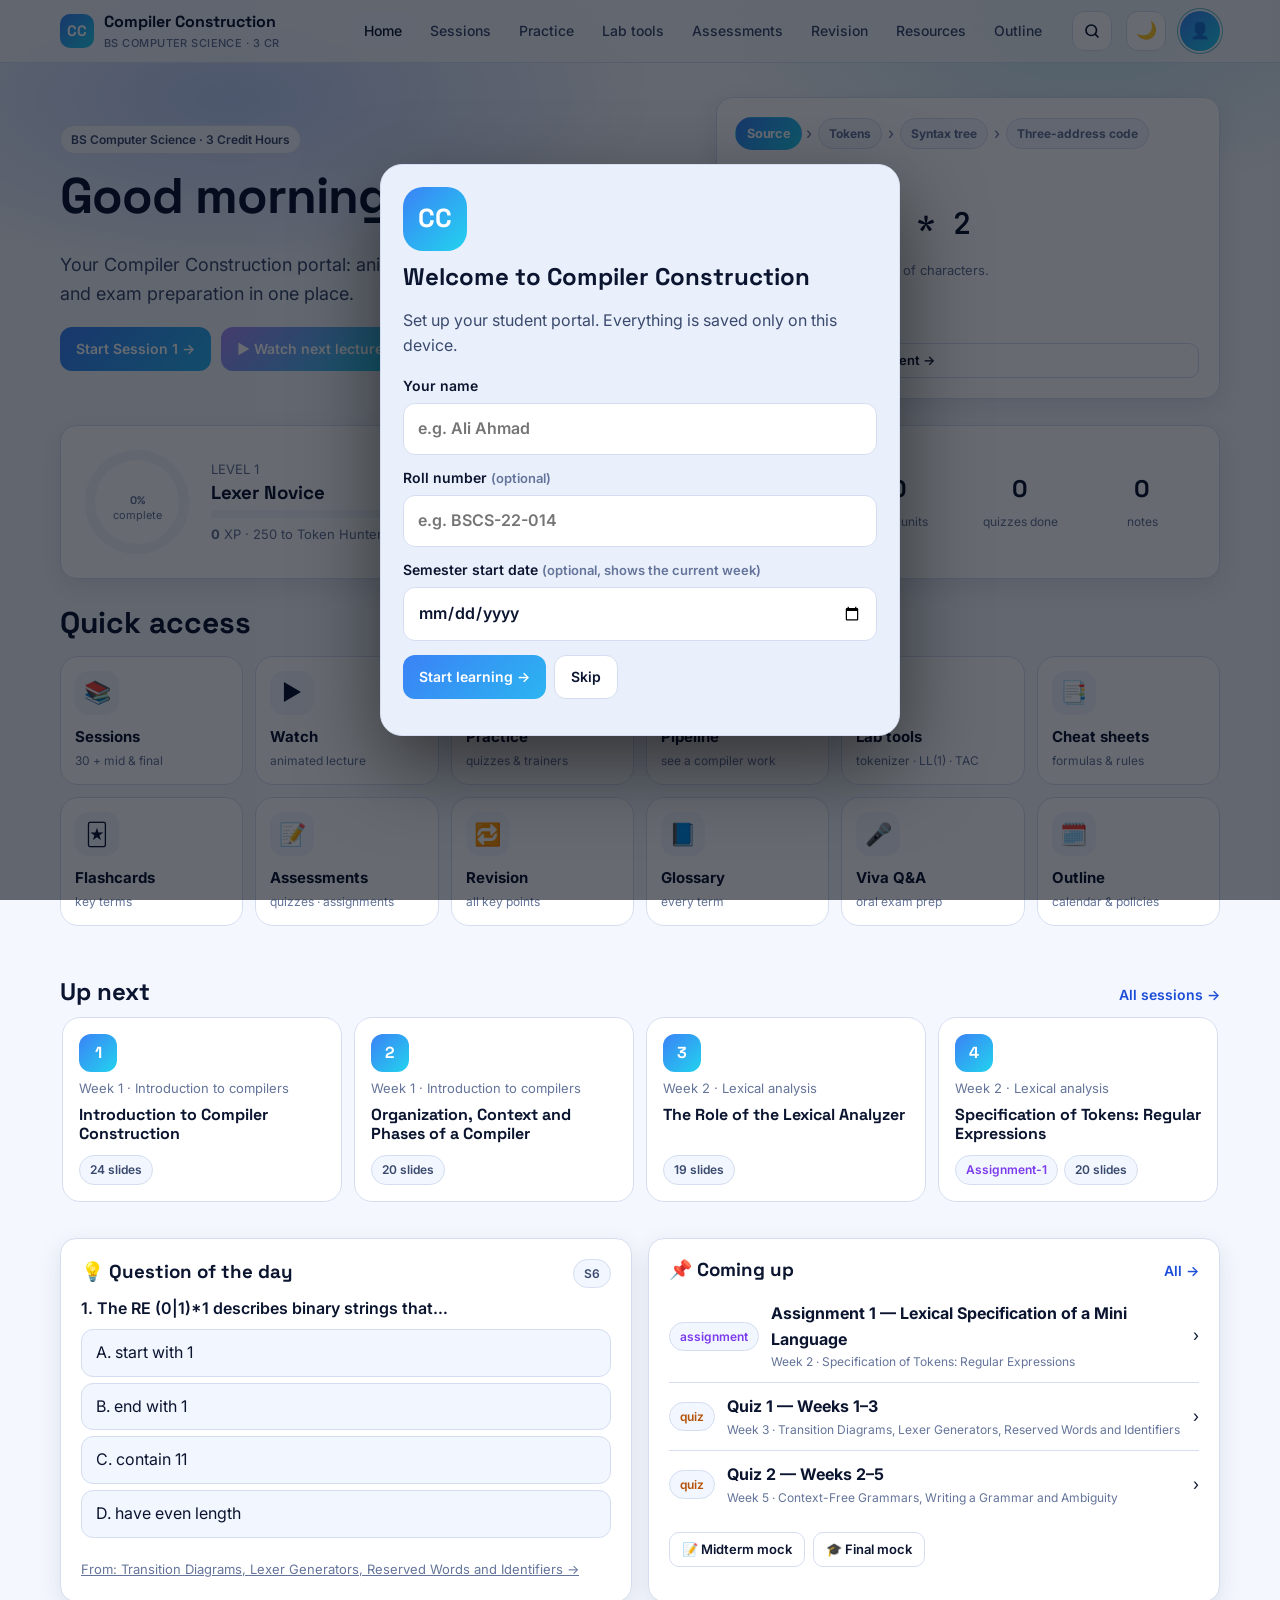
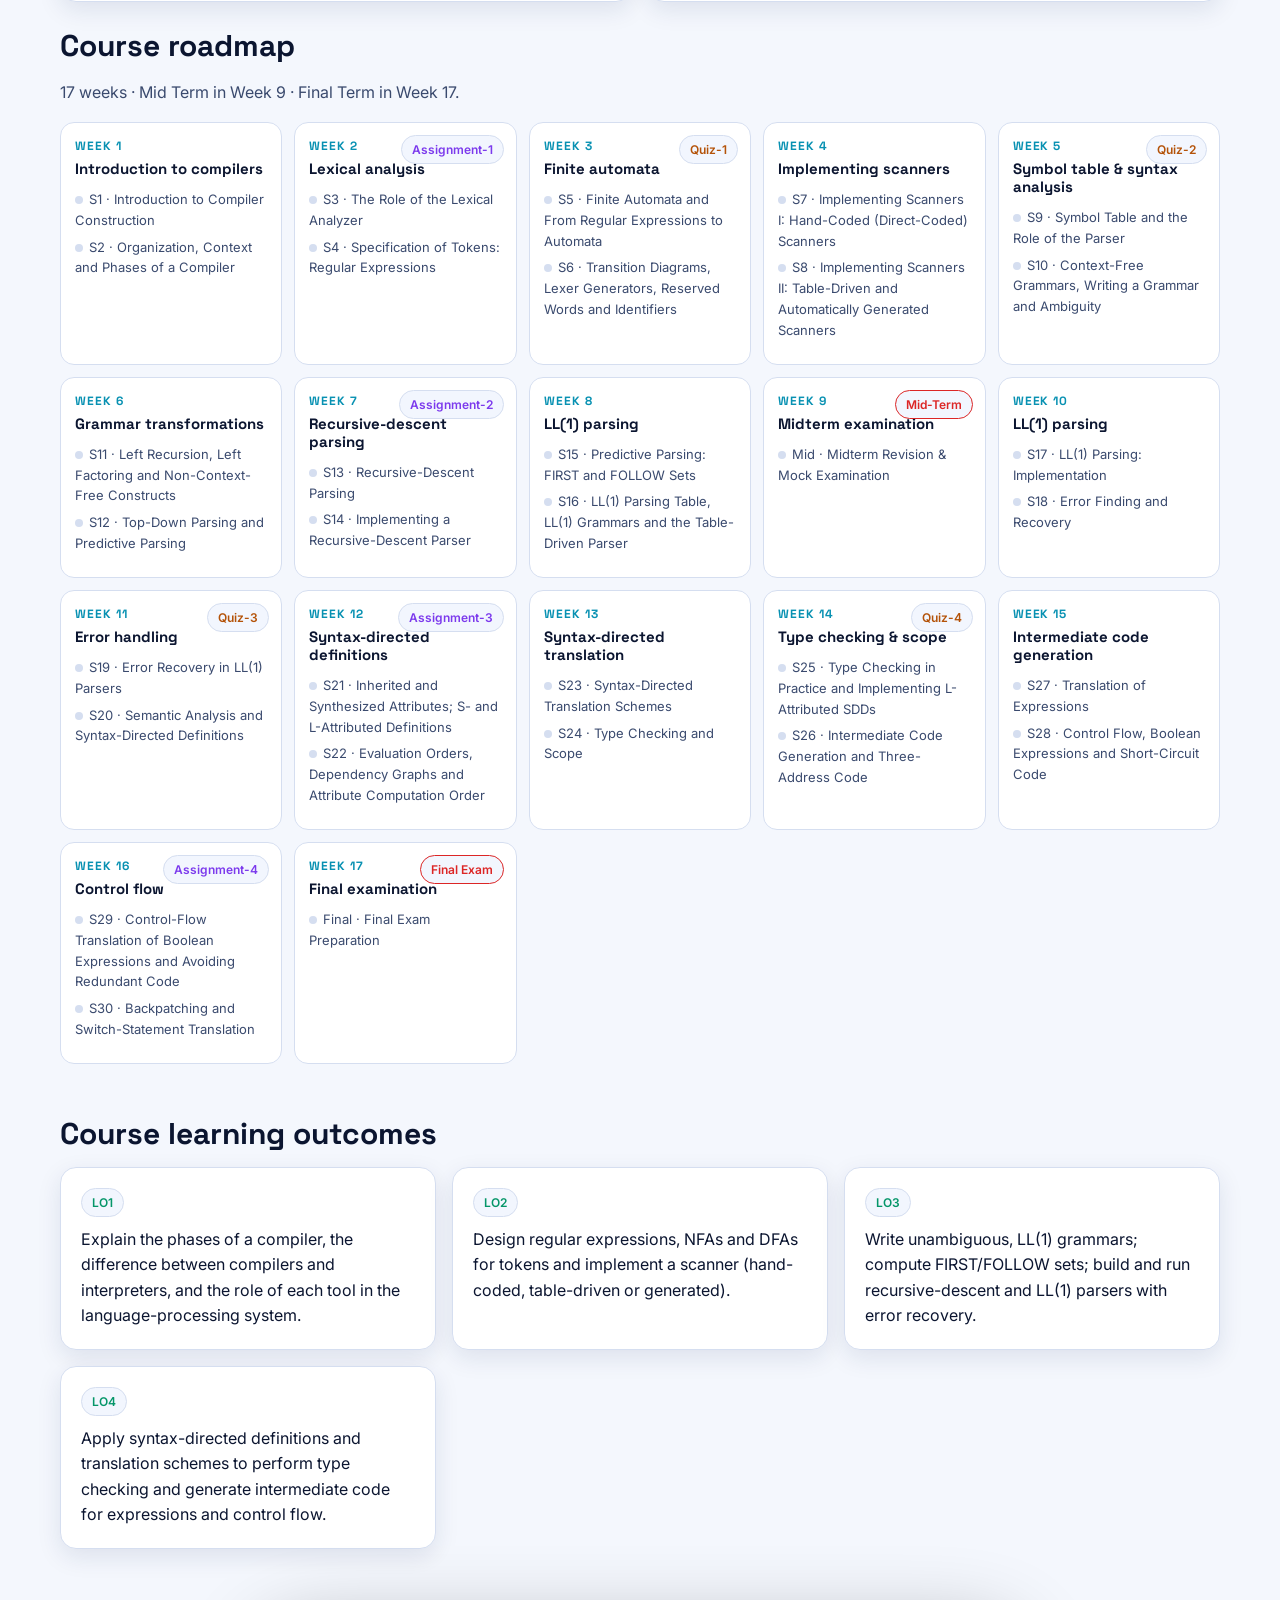
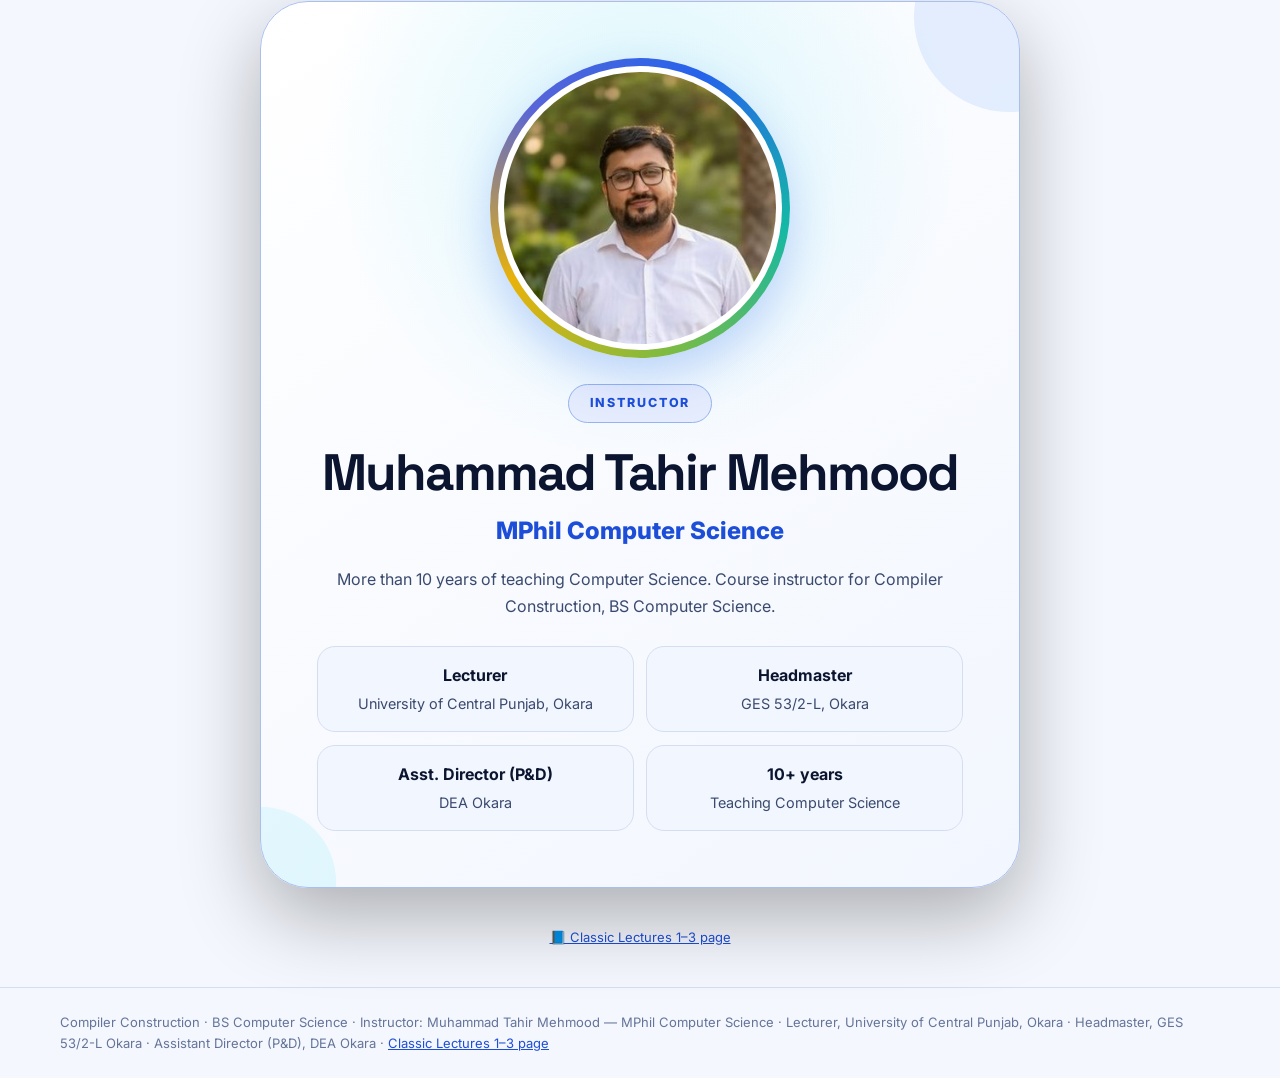
==== commit 6b78886d: "Lecture upgrade engine and model Session 1 - Deck capped at 25 slides: title, why-it-matters, object" ====
--- a/index.html
+++ b/index.html
@@ -15,8 +15,8 @@
 <meta name="apple-mobile-web-app-status-bar-style" content="black-translucent">
 <link rel="preconnect" href="https://fonts.googleapis.com"><link rel="preconnect" href="https://fonts.gstatic.com" crossorigin>
 <link href="https://fonts.googleapis.com/css2?family=Inter:wght@400;500;600;700&family=JetBrains+Mono:wght@400;600&family=Space+Grotesk:wght@500;700&display=swap" rel="stylesheet">
-<link rel="stylesheet" href="assets/styles.css?v=15">
-<link rel="stylesheet" href="assets/portal.css?v=15">
+<link rel="stylesheet" href="assets/styles.css?v=18">
+<link rel="stylesheet" href="assets/portal.css?v=18">
 </head>
 <body>
 <header class="top" id="top"><div class="wrap">
@@ -54,14 +54,16 @@
   policies: ["Attend all classes and read the assigned material in advance of class (not necessarily with perfect comprehension).", "Advanced preparation and class participation are crucial in discussion periods; the instructor tracks insightful and useful comments. Unproductive contributions are not rewarded.", "The dress code has to be observed; no warnings are given, and violators will be asked to leave the class and marked absent.", "Be on time and keep phones silent unless an activity needs them."]
 };
 </script>
-<script src="assets/sessions/part1.js?v=15"></script>
-<script src="assets/sessions/part2.js?v=15"></script>
-<script src="assets/sessions/part3.js?v=15"></script>
-<script src="assets/sessions/part4.js?v=15"></script>
-<script src="assets/demos.js?v=15"></script>
-<script src="assets/tools.js?v=15"></script>
-<script src="assets/portal-data.js?v=15"></script>
-<script src="assets/portal.js?v=15"></script>
-<script src="assets/app.js?v=15"></script>
+<script src="assets/sessions/part1.js?v=18"></script>
+<script src="assets/sessions/part2.js?v=18"></script>
+<script src="assets/sessions/part3.js?v=18"></script>
+<script src="assets/sessions/part4.js?v=18"></script>
+<script src="assets/demos.js?v=18"></script>
+<script src="assets/tools.js?v=18"></script>
+<script src="assets/live.js?v=18"></script>
+<script src="assets/terms.js?v=18"></script>
+<script src="assets/portal-data.js?v=18"></script>
+<script src="assets/portal.js?v=18"></script>
+<script src="assets/app.js?v=18"></script>
 </body>
 </html>
--- a/assets/styles.css
+++ b/assets/styles.css
@@ -487,3 +487,77 @@
 .pres .slide .full .demo{margin-top:10px}
 .pres .slide .full h2{margin-bottom:4px}
 .lr-code,.lr-term{font-variant-ligatures:none;font-feature-settings:"liga" 0,"calt" 0}
+
+/* ===== Lecture upgrade (v18): term cards, analogies, check / glossary slides, live pipeline ===== */
+/* underlined term: hover (mouse) or tap (touch) opens #termpop */
+.term{border-bottom:2px dotted var(--cy);cursor:help;border-radius:3px;outline:none;-webkit-tap-highlight-color:transparent}
+.term:hover,.term:focus-visible{background:color-mix(in srgb,var(--cy) 16%,transparent);color:var(--tx)}
+.js-tips .def::after{display:none!important}
+.js-tips .def{cursor:help}
+#termpop{position:fixed;z-index:10000;background:var(--card);color:var(--tx);border:1px solid var(--cy);border-radius:14px;padding:12px 14px 10px;box-shadow:var(--shadow);font-size:15px;line-height:1.5;opacity:0;visibility:hidden;transform:translateY(4px);transition:opacity .15s,transform .15s,visibility .15s;max-height:70vh;overflow:auto}
+#termpop.show{opacity:1;visibility:visible;transform:none}
+#termpop p{margin:.35em 0}
+#termpop .tp-h{font-family:var(--disp);font-size:18px;color:var(--cy);display:block;padding-right:26px}
+#termpop .tp-an{color:var(--tx2)}
+#termpop .tp-x{position:absolute;top:6px;right:8px;background:none;border:0;color:var(--tx2);font-size:18px;cursor:pointer;padding:4px 8px}
+/* real-life analogy box */
+.an{margin:12px 0;padding:10px 14px;border-radius:12px;border-left:4px solid var(--vio);background:color-mix(in srgb,var(--vio) 10%,var(--card))}
+.pres .an{font-size:.92em}
+/* presenter notes */
+.pres .notes p{margin:.3em 0}
+.tnotes{margin-top:12px;font-size:14px;color:var(--tx2)}
+.tnotes summary{cursor:pointer;color:var(--warn);font-weight:600}
+.tnotes p{margin:.35em 0}
+/* check-your-understanding slide (several questions) */
+.pres .checks{display:grid;gap:12px;margin-top:10px}
+.pres .chk{background:var(--card);border:1px solid var(--line);border-radius:14px;padding:10px 14px}
+.pres .chk .cq{margin:0 0 6px;font-size:clamp(17px,1.6vw,24px)}
+.pres .chk .cops{display:grid;grid-template-columns:repeat(2,minmax(0,1fr));gap:6px}
+.pres .chk .op{display:block;text-align:left;background:var(--card2);border:1px solid var(--line);color:var(--tx);padding:8px 12px;border-radius:10px;font-size:clamp(15px,1.3vw,20px);cursor:pointer}
+.pres .chk .op:hover{border-color:var(--pri)}
+.pres .chk .op.right{border-color:var(--ok);background:color-mix(in srgb,var(--ok) 15%,var(--card))}
+.pres .chk .op.wrong{border-color:var(--bad);background:color-mix(in srgb,var(--bad) 12%,var(--card))}
+.pres .chk .why{display:none;font-size:clamp(14px,1.2vw,18px);color:var(--tx2);margin-top:6px}
+.pres .chk.done .why{display:block}
+@media (max-width:700px){.pres .chk .cops{grid-template-columns:1fr}}
+/* glossary slide */
+.gchips{display:grid;grid-template-columns:repeat(auto-fill,minmax(230px,1fr));gap:10px;margin-top:10px}
+.gchip{display:flex;flex-direction:column;gap:3px;text-align:left;background:var(--card);border:1px solid var(--line);border-left:4px solid var(--cy);border-radius:12px;padding:9px 12px;color:var(--tx);cursor:pointer;font:inherit}
+.gchip:hover,.gchip:focus-visible{border-color:var(--cy)}
+.gchip b{font-family:var(--disp);font-size:clamp(16px,1.4vw,21px);color:var(--cy)}
+.gchip span{font-size:clamp(13px,1.05vw,16px);color:var(--tx2);line-height:1.4}
+/* recap columns reuse .cmp */
+/* live pipeline */
+.lp{display:block!important;padding:4px 0}
+.lp-in{margin-bottom:8px}
+.lp-row{display:flex;gap:8px;margin-top:4px}
+.lp-row input{flex:1;min-width:0;font:16px/1.4 ui-monospace,Consolas,monospace;padding:8px 10px;border-radius:10px;border:1px solid var(--line);background:var(--bg2);color:var(--tx)}
+.lp-phases{display:flex;flex-direction:column;align-items:stretch}
+.lp-ph{border:1px solid var(--line);border-radius:12px;padding:8px 12px;background:var(--card);opacity:.28;transition:opacity .35s,border-color .35s,box-shadow .35s}
+.lp-ph.on{opacity:1}
+.lp-ph.cur{border-color:var(--cy);box-shadow:0 0 0 3px color-mix(in srgb,var(--cy) 25%,transparent)}
+.lp-ph h5{margin:0 0 6px;font:600 15px var(--disp);color:var(--cy)}
+.lp-ph:not(.on) .lp-o{display:none}
+.lp-arrow{text-align:center;color:var(--tx3);font-size:12px;line-height:1.2;margin:2px 0}
+.lp-src{font-size:16px}
+.lp-toks{display:flex;flex-wrap:wrap;gap:6px}
+.lp-tk{display:inline-flex;flex-direction:column;align-items:center;padding:4px 8px;border-radius:8px;border:1px solid var(--line);background:var(--card2);font-family:ui-monospace,Consolas,monospace}
+.lp-tk small{font-family:var(--font);font-size:11px;color:var(--tx3)}
+.lp-tk.keyword{border-color:var(--vio)}.lp-tk.id{border-color:var(--pri)}.lp-tk.num{border-color:var(--ok)}.lp-tk.op,.lp-tk.assign{border-color:var(--warn)}.lp-tk.ERROR{border-color:var(--bad)}
+.lp-tree{width:100%;max-width:420px;max-height:240px;display:block}
+.lp-tree line{stroke:var(--tx3);stroke-width:2}
+.lp-tree circle{fill:var(--card2);stroke:var(--pri);stroke-width:2}
+.lp-tree .lf circle{stroke:var(--ok)}
+.lp-tree text{fill:var(--tx);font:600 15px ui-monospace,Consolas,monospace;text-anchor:middle}
+.lp-sym{border-collapse:collapse;font-size:14px;margin-bottom:6px}
+.lp-sym th,.lp-sym td{border:1px solid var(--line);padding:3px 8px;text-align:left}
+.lp-chk{margin:0;padding-left:18px;font-size:14px}
+.lp-ph .code{margin:0;font-size:14px}
+.lp-err{color:var(--bad);font-weight:600;margin:4px 0}
+.pres .lp-ph p,.pres .lp-chk{font-size:15px}
+.demo .stage.lp{width:100%;max-width:none}
+@media (min-width:900px){.lp-phases{display:grid;grid-template-columns:repeat(4,minmax(0,1fr));gap:10px}.lp-arrow{display:none}.lp-ph h5::after{content:' →';color:var(--tx3)}.lp-ph[data-i="7"] h5::after{content:''}}
+.pres .two.wide.bal{grid-template-columns:minmax(0,1fr) minmax(0,1.2fr)}
+.pres .two.wide.bal .p{font-size:clamp(17px,1.55vw,26px)}
+.pres .two.wide.bal .an,.pres .two.wide.bal .tk{font-size:clamp(14px,1.15vw,19px)}
+@media (max-width:699px){.pres .pbody{align-items:flex-start;padding:10px 14px 24px}.pres h2{font-size:clamp(22px,6.4vw,30px)}.pres .p{font-size:17px}.pres .pts li{font-size:16px}.gchips{grid-template-columns:1fr}}
--- a/assets/portal.css
+++ b/assets/portal.css
@@ -246,3 +246,12 @@
 @media print{.tabbar,#toasts,#rprog,.pvctl,.seg,.sheetw,.notes,.confetti{display:none!important}body{padding-bottom:0}.sheetc{break-inside:avoid}details.sheetc>.shb{display:block}}
 .prof .grow{flex:1 1 190px}
 @media (max-width:600px){.mini{min-height:240px}.mp-body{min-height:130px}.pav{width:60px;height:60px;font-size:26px}}
+
+/* app update: dot on the Me tab, highlighted profile row, popup notes */
+.tab.updot,#meBtn.updot{position:relative}
+.tab.updot::after,#meBtn.updot::after{content:'';position:absolute;top:6px;right:calc(50% - 16px);width:9px;height:9px;border-radius:50%;background:var(--bad);box-shadow:0 0 0 2px var(--bg)}
+#meBtn.updot::after{top:-2px;right:-2px}
+.srow.hasupd{background:color-mix(in srgb,var(--pri) 10%,transparent);border-radius:12px;padding-left:8px;padding-right:8px}
+.srow small .upnew{color:var(--pri);font-weight:700}
+.ob.upd .updnotes{margin:6px 0 12px;padding-left:20px}
+.ob.upd .updnotes li{margin:3px 0}
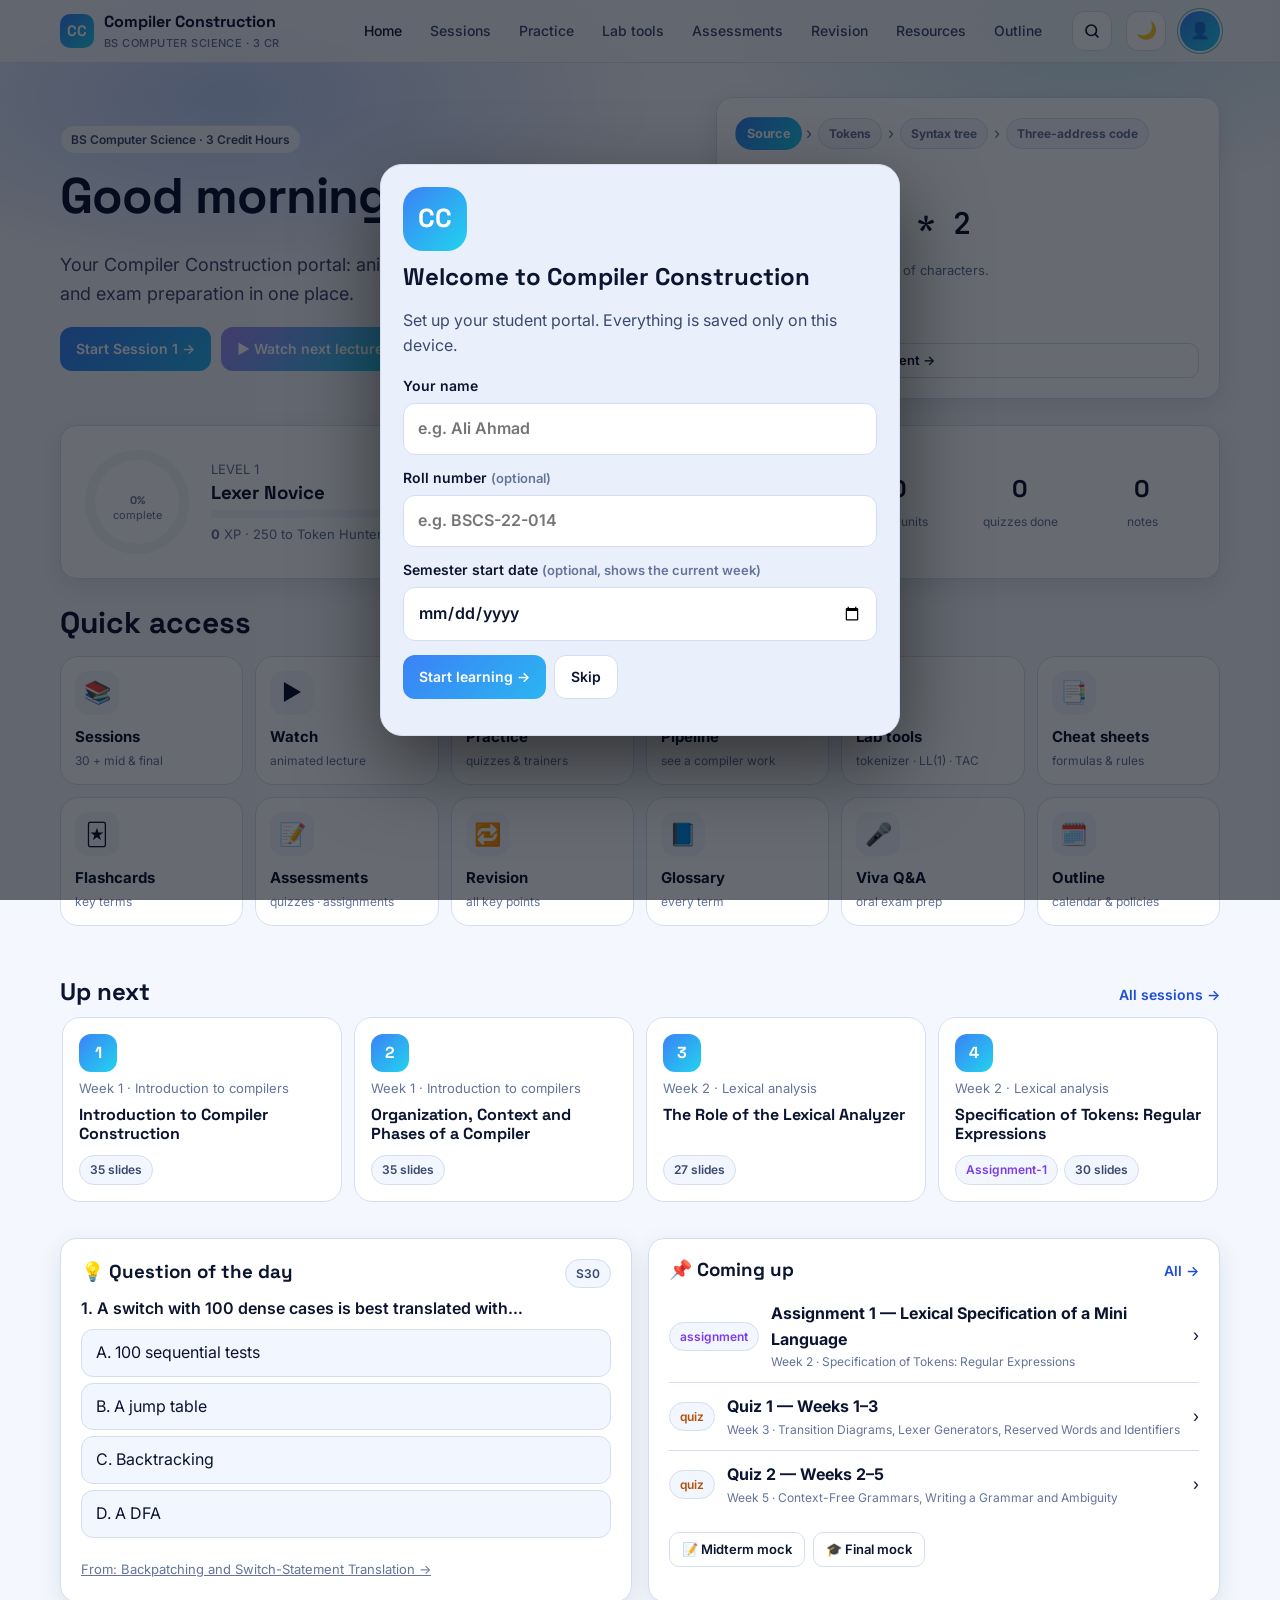
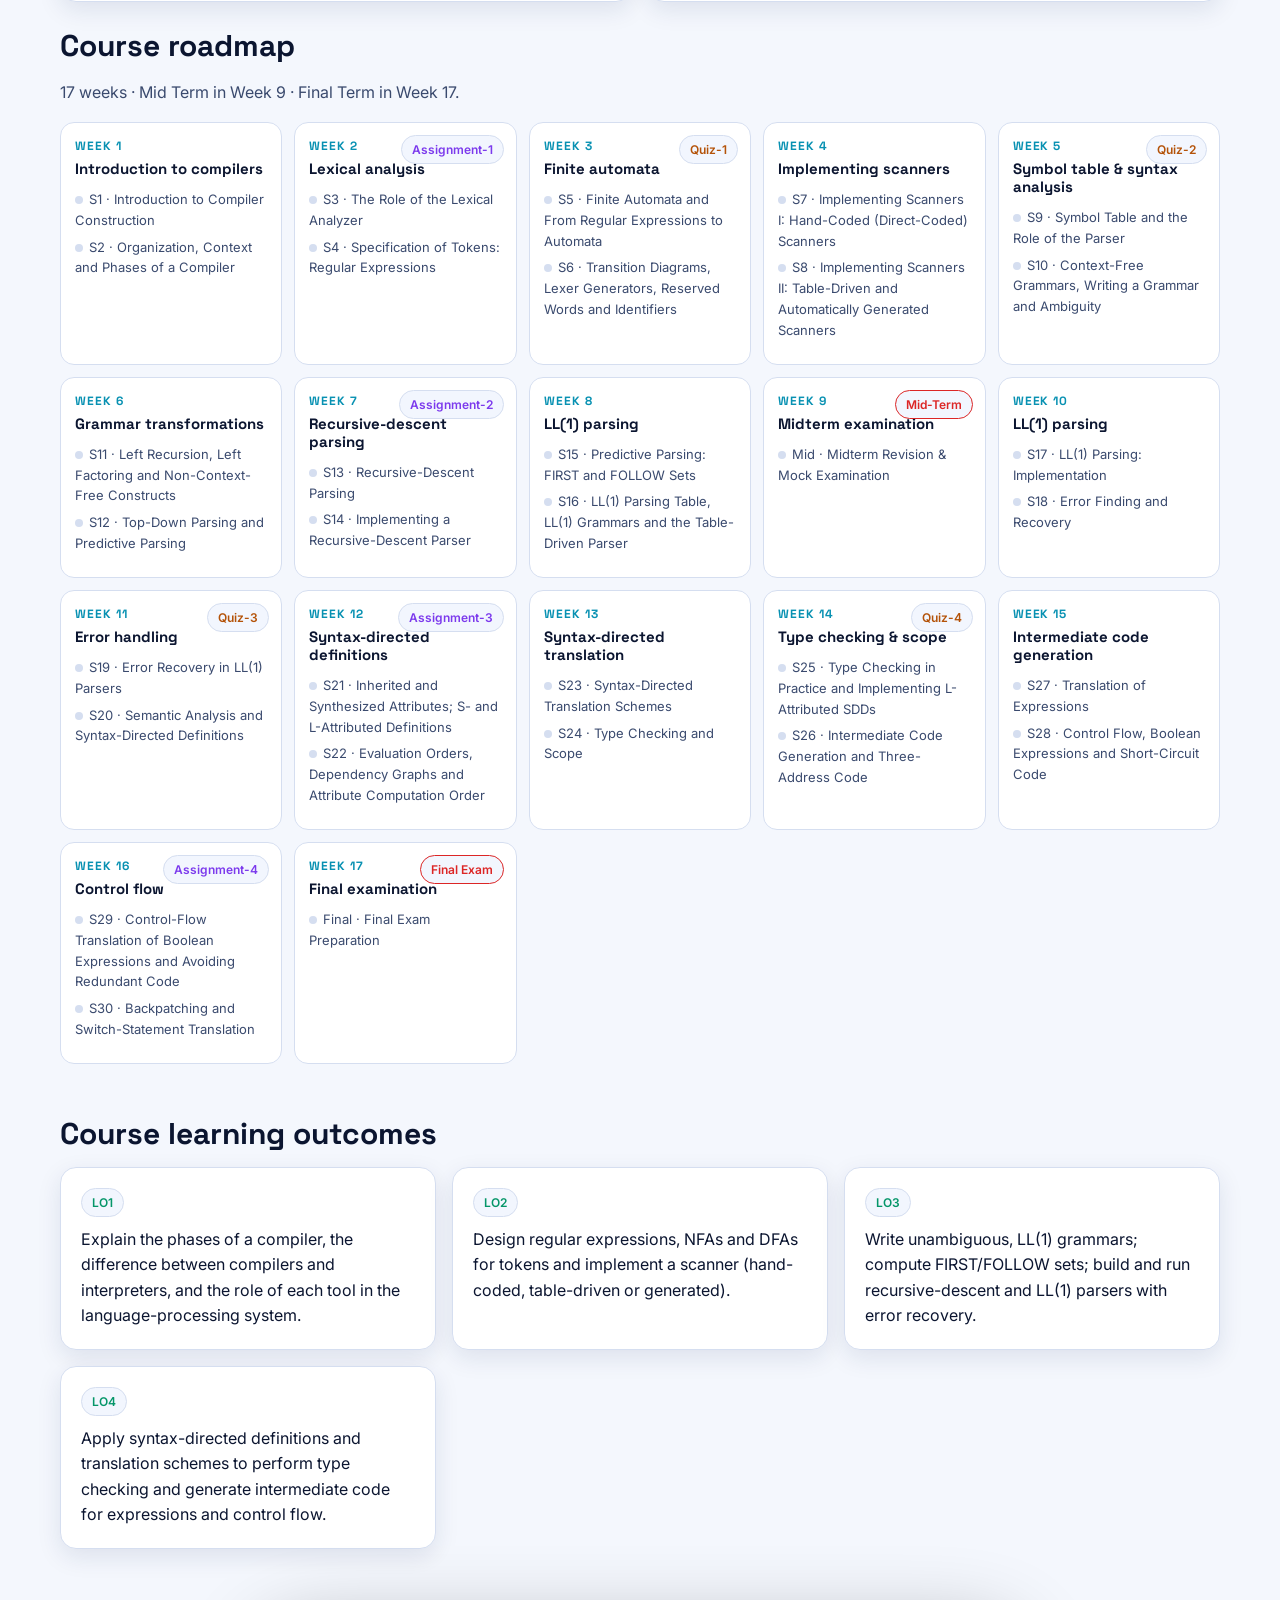
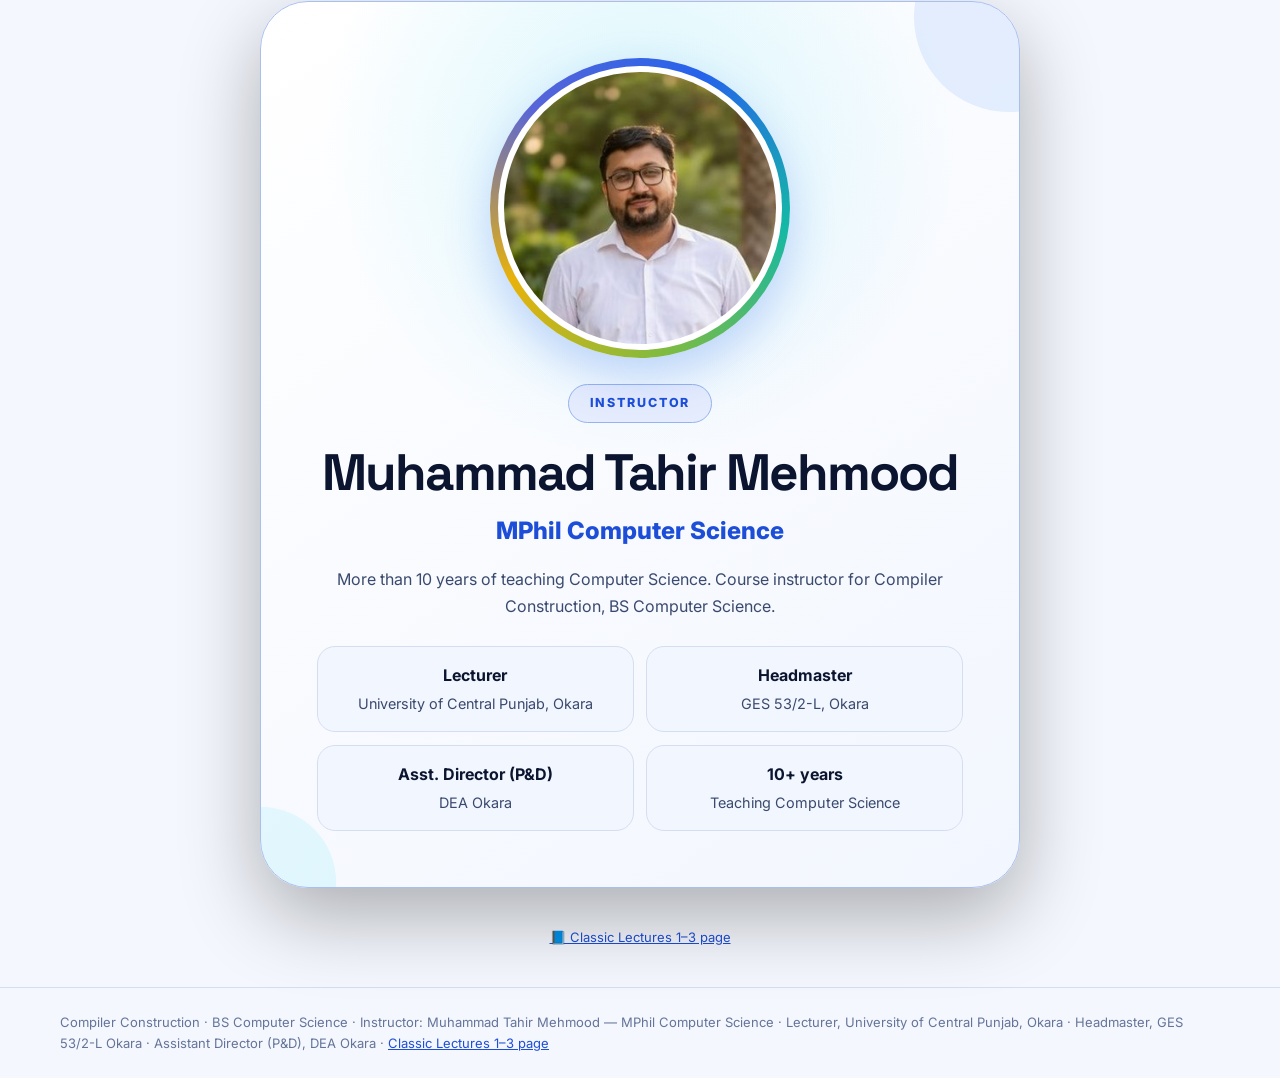
==== commit 29e70bd6: "Explain every lecture in the simple step-by-step format Each command, code block, grammar, algorithm" ====
--- a/index.html
+++ b/index.html
@@ -15,8 +15,8 @@
 <meta name="apple-mobile-web-app-status-bar-style" content="black-translucent">
 <link rel="preconnect" href="https://fonts.googleapis.com"><link rel="preconnect" href="https://fonts.gstatic.com" crossorigin>
 <link href="https://fonts.googleapis.com/css2?family=Inter:wght@400;500;600;700&family=JetBrains+Mono:wght@400;600&family=Space+Grotesk:wght@500;700&display=swap" rel="stylesheet">
-<link rel="stylesheet" href="assets/styles.css?v=18">
-<link rel="stylesheet" href="assets/portal.css?v=18">
+<link rel="stylesheet" href="assets/styles.css?v=19">
+<link rel="stylesheet" href="assets/portal.css?v=19">
 </head>
 <body>
 <header class="top" id="top"><div class="wrap">
@@ -54,16 +54,16 @@
   policies: ["Attend all classes and read the assigned material in advance of class (not necessarily with perfect comprehension).", "Advanced preparation and class participation are crucial in discussion periods; the instructor tracks insightful and useful comments. Unproductive contributions are not rewarded.", "The dress code has to be observed; no warnings are given, and violators will be asked to leave the class and marked absent.", "Be on time and keep phones silent unless an activity needs them."]
 };
 </script>
-<script src="assets/sessions/part1.js?v=18"></script>
-<script src="assets/sessions/part2.js?v=18"></script>
-<script src="assets/sessions/part3.js?v=18"></script>
-<script src="assets/sessions/part4.js?v=18"></script>
-<script src="assets/demos.js?v=18"></script>
-<script src="assets/tools.js?v=18"></script>
-<script src="assets/live.js?v=18"></script>
-<script src="assets/terms.js?v=18"></script>
-<script src="assets/portal-data.js?v=18"></script>
-<script src="assets/portal.js?v=18"></script>
-<script src="assets/app.js?v=18"></script>
+<script src="assets/sessions/part1.js?v=19"></script>
+<script src="assets/sessions/part2.js?v=19"></script>
+<script src="assets/sessions/part3.js?v=19"></script>
+<script src="assets/sessions/part4.js?v=19"></script>
+<script src="assets/demos.js?v=19"></script>
+<script src="assets/tools.js?v=19"></script>
+<script src="assets/live.js?v=19"></script>
+<script src="assets/terms.js?v=19"></script>
+<script src="assets/portal-data.js?v=19"></script>
+<script src="assets/portal.js?v=19"></script>
+<script src="assets/app.js?v=19"></script>
 </body>
 </html>
--- a/assets/styles.css
+++ b/assets/styles.css
@@ -180,7 +180,7 @@
 .demo .cap{min-height:3em;margin:10px 0 8px;font-size:15px;color:var(--tx)}
 .demo .cap b{color:var(--cy)}
 .demo .ctl{display:flex;gap:8px;flex-wrap:wrap;align-items:center}
-.demo .ctl .dots{display:flex;gap:5px;margin-left:auto}
+.demo .ctl .dots{display:flex;flex-wrap:wrap;gap:5px;margin-left:auto;min-width:0;max-width:100%}
 .demo .ctl .dots i{width:8px;height:8px;border-radius:50%;background:var(--line)}
 .demo .ctl .dots i.on{background:var(--cy)}
 .demo svg{width:100%;height:auto;max-height:360px;overflow:visible}
@@ -561,3 +561,22 @@
 .pres .two.wide.bal .p{font-size:clamp(17px,1.55vw,26px)}
 .pres .two.wide.bal .an,.pres .two.wide.bal .tk{font-size:clamp(14px,1.15vw,19px)}
 @media (max-width:699px){.pres .pbody{align-items:flex-start;padding:10px 14px 24px}.pres h2{font-size:clamp(22px,6.4vw,30px)}.pres .p{font-size:17px}.pres .pts li{font-size:16px}.gchips{grid-template-columns:1fr}}
+.pres .gchips{grid-template-columns:repeat(auto-fill,minmax(250px,1fr));gap:8px}
+.pres .gchip{padding:7px 11px}
+.pres .gchip span{display:-webkit-box;-webkit-line-clamp:2;-webkit-box-orient:vertical;overflow:hidden}
+
+/* "Explain it simply" blocks (parts / what / eg / tbl / res) */
+.xp{margin:12px 0;padding:10px 14px;border-radius:12px;border:1px solid var(--line);background:var(--card)}
+.xp h4{margin:0 0 6px;font-size:.95em}
+.xp ol{margin:.2em 0 0 1.2em;padding:0}.xp ol li{margin:.15em 0}
+.xp p{margin:.2em 0}
+table.xt{width:100%;border-collapse:collapse;font-size:.92em}
+table.xt th,table.xt td{border-bottom:1px solid var(--line);padding:6px 10px;text-align:left;vertical-align:top}
+table.xt th{color:var(--tx3);font-weight:600;white-space:nowrap}
+table.xt td:first-child code{white-space:nowrap}
+.xp.what{border-left:4px solid var(--pri)}
+.xp.res{border-left:4px solid var(--ok);background:color-mix(in srgb,var(--ok) 8%,var(--card))}
+.xout{margin-top:8px}.xout pre{margin:4px 0 0;padding:8px 12px;border-radius:10px;background:#0b1220;color:#e5f0ff;font-family:var(--mono);overflow-x:auto}
+.pres .xp{font-size:clamp(15px,1.4vw,22px)}.pres .xp pre.code,.pres .xout pre{font-size:clamp(13px,1.2vw,19px)}.pres .xp.res{font-size:clamp(16px,1.6vw,24px)}
+@media (max-width:700px){table.xt{font-size:14px}table.xt th,table.xt td{padding:5px 6px}table.xt td:first-child code{white-space:normal;word-break:break-all}}
+@media (min-width:900px){.pres .xpg{display:grid;grid-template-columns:1fr 1fr;gap:0 14px;align-items:start;grid-auto-flow:row dense}.pres .xpg .xp.parts{grid-column:1;grid-row:span 2}.pres .xpg .xp.what,.pres .xpg .xp.eg{grid-column:2}.pres .xpg .xp.tbl,.pres .xpg>.xp:only-child{grid-column:1/-1}.pres .xpg:not(:has(.parts)) .xp.what{grid-column:1}.pres .xpg:not(:has(.parts)) .xp.eg{grid-column:2}.pres .xpg:not(:has(.parts)):not(:has(.what)) .xp.eg{grid-column:1/-1}}
